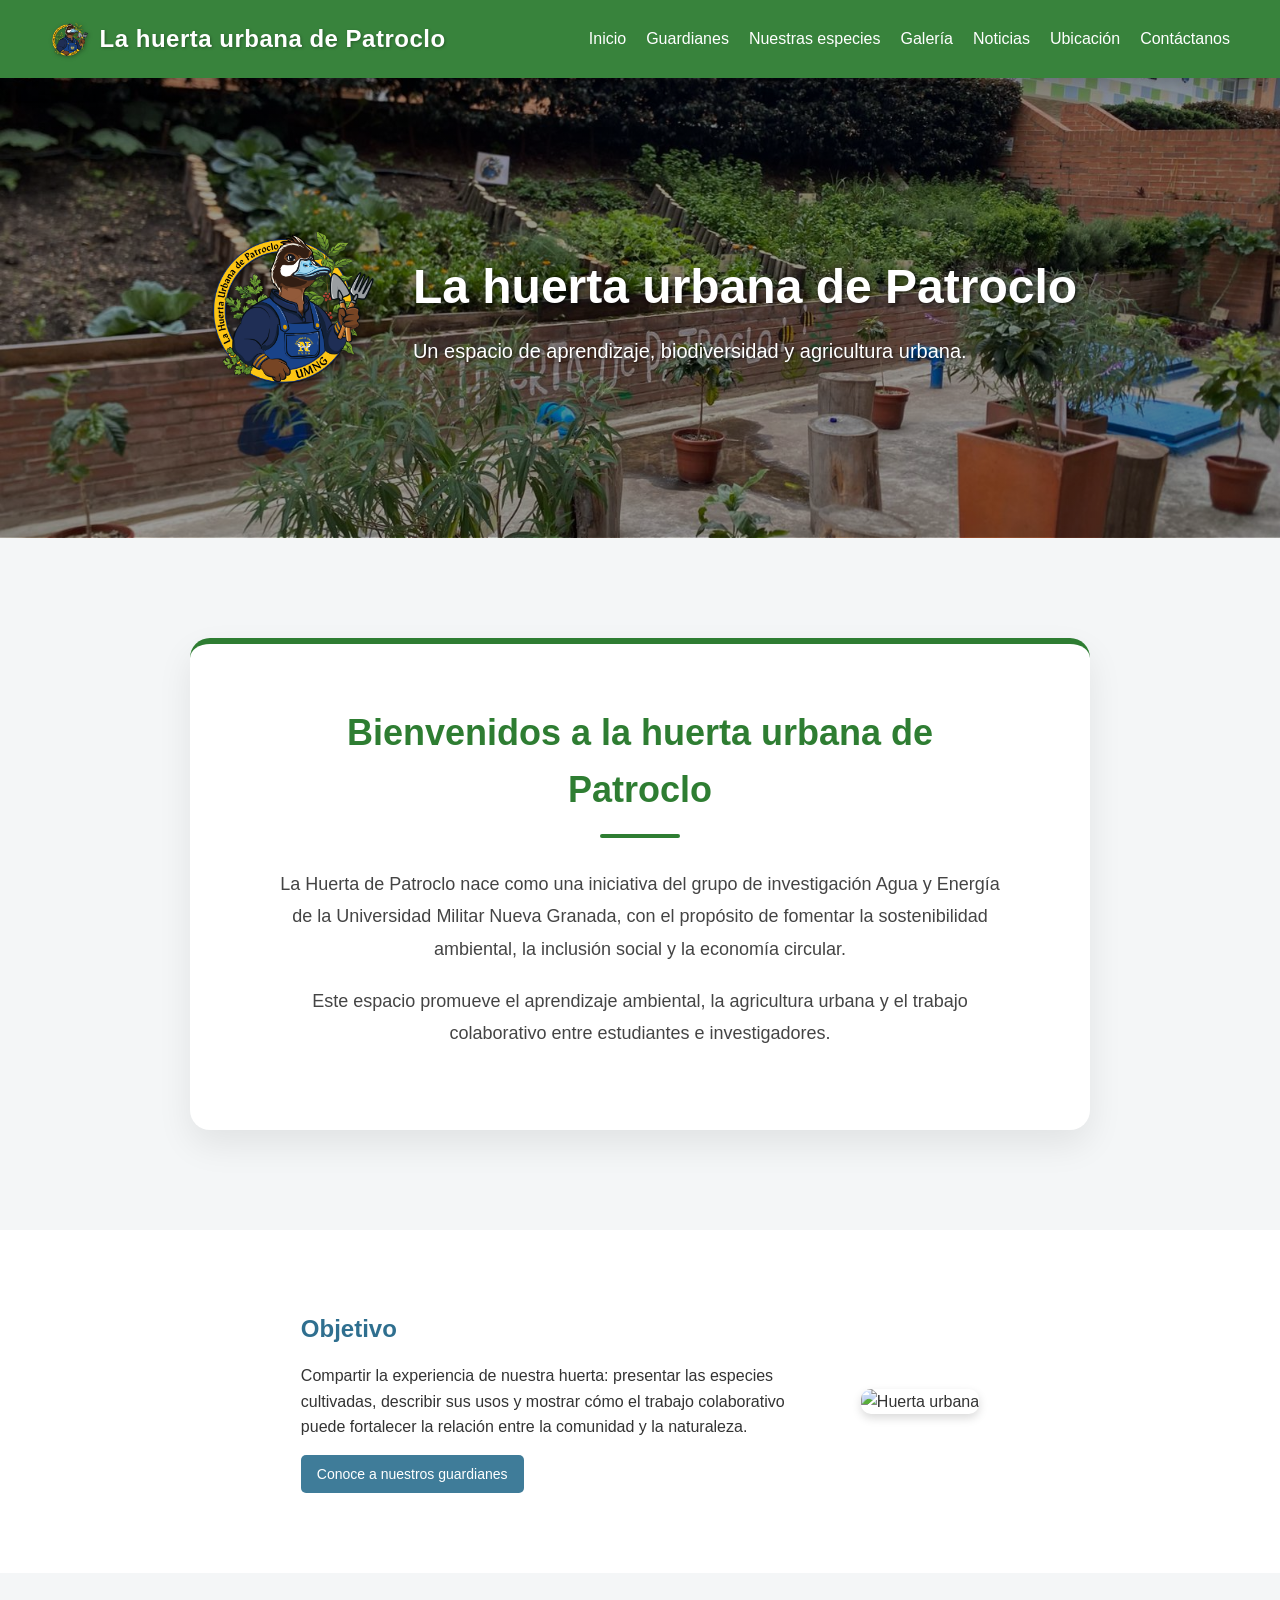
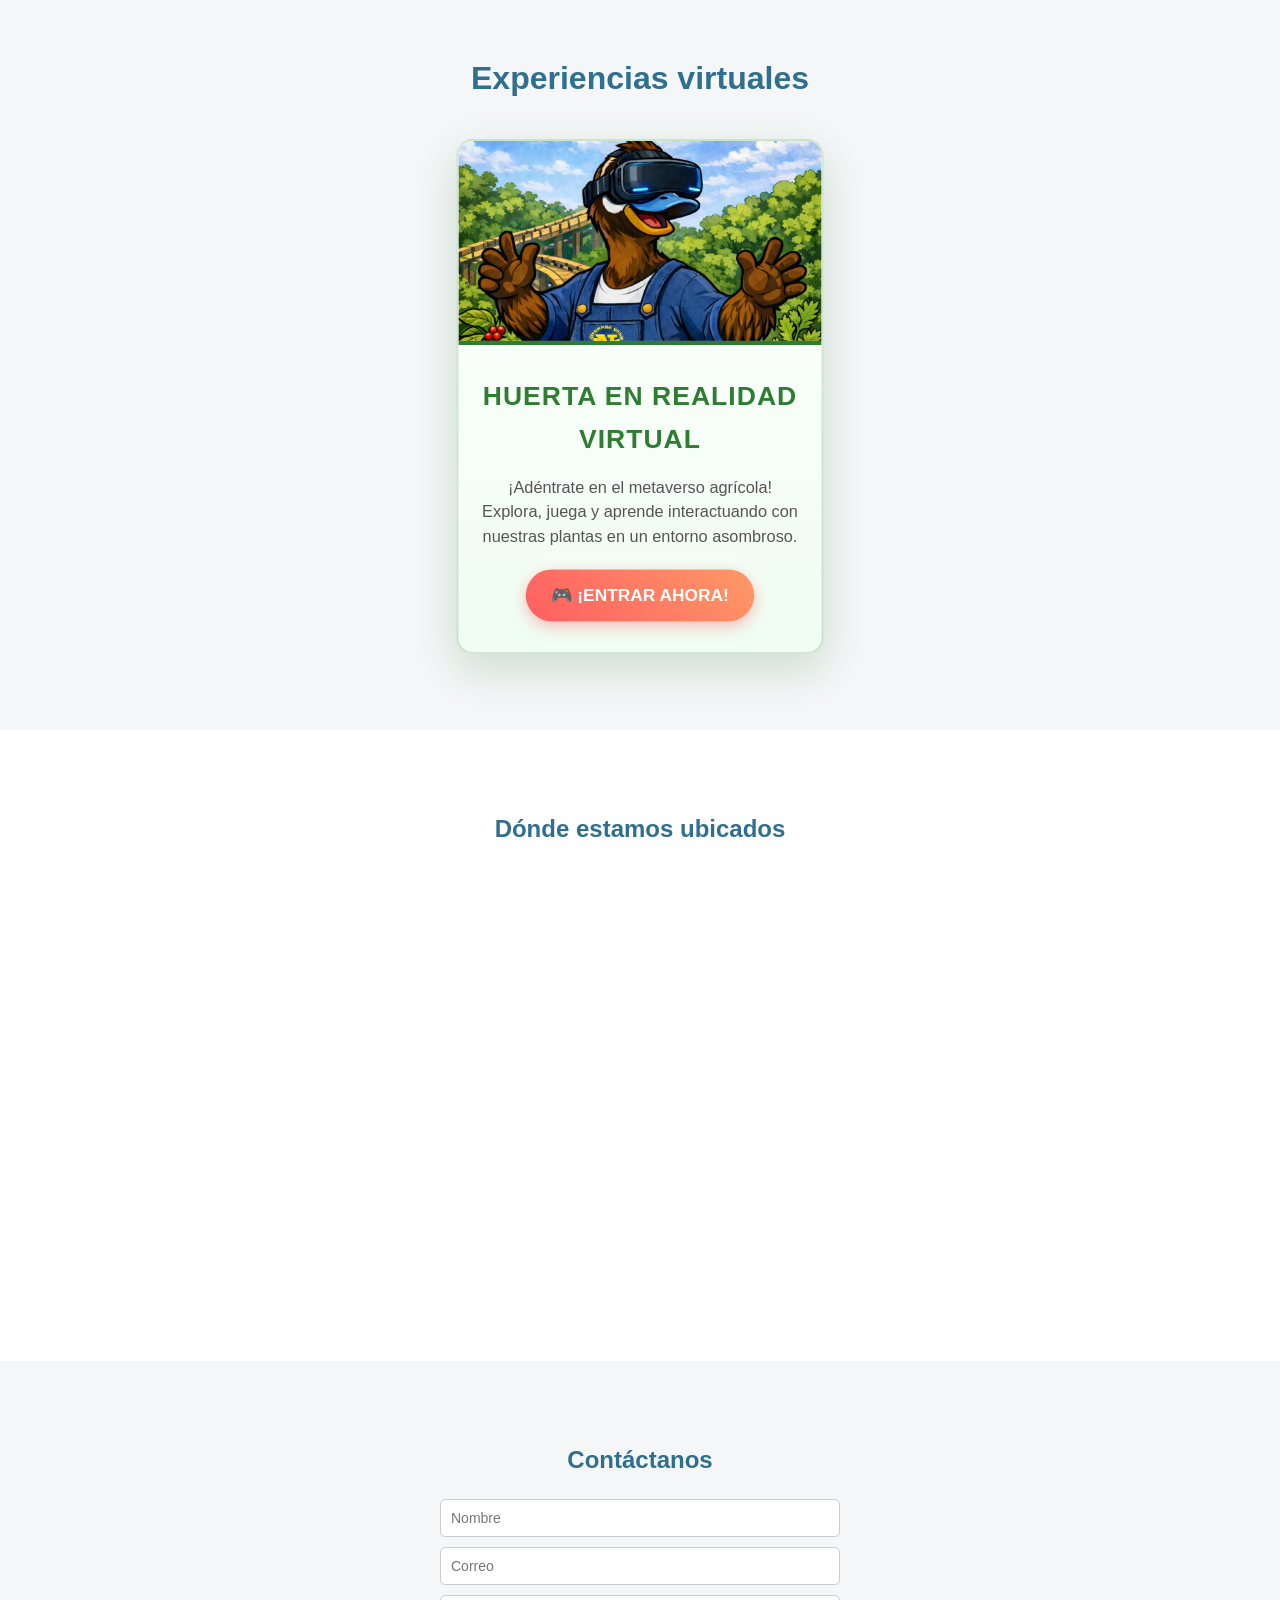
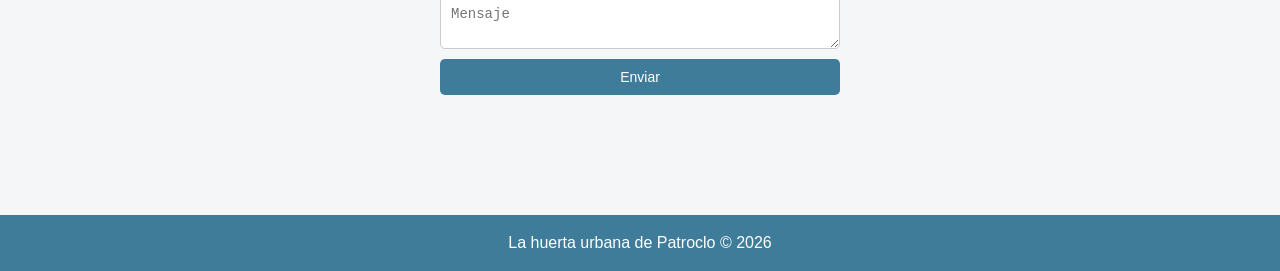
==== index.html @ 2c87c862 "Se agrega el Proyecto" ====
<!DOCTYPE html>
<html lang="es">

<head>
    <meta charset="UTF-8">
    <meta name="viewport" content="width=device-width, initial-scale=1.0">

    <title>La huerta urbana de Patroclo</title>

    <link rel="stylesheet" href="css/style.css">

</head>


<body>

    <header>

        <a href="index.html" class="logo">
            <img src="img/Logo.png" alt="Logo pequeño" class="header-logo">
            <span>La huerta urbana de Patroclo</span>
        </a>

        <nav>

            <a href="index.html">Inicio</a>
            <a href="guardianes.html">Guardianes</a>
            <a href="especies.html">Nuestras especies</a>
            <a href="galeria.html">Galería</a>
            <a href="noticias.html">Noticias</a>
            <a href="#ubicacion">Ubicación</a>
            <a href="#contacto">Contáctanos</a>

        </nav>

    </header>


    <!-- HERO -->

    <section class="hero">

        <div class="hero-content">
            <img src="img/Logo.png" alt="Logo Huerta de Patroclo" class="hero-logo">
            <div class="hero-text">
                <h1>La huerta urbana de Patroclo</h1>
                <p>
                    Un espacio de aprendizaje, biodiversidad y agricultura urbana.
                </p>
            </div>
        </div>

    </section>


    <!-- BIENVENIDOS -->

    <section class="bienvenidos">

        <div class="bienvenidos-content">
            <h2>Bienvenidos a la huerta urbana de Patroclo</h2>
            <div class="divider"></div>

            <p>
                La Huerta de Patroclo nace como una iniciativa del grupo de investigación
                Agua y Energía de la Universidad Militar Nueva Granada, con el propósito
                de fomentar la sostenibilidad ambiental, la inclusión social y la economía circular.
            </p>

            <p>
                Este espacio promueve el aprendizaje ambiental, la agricultura urbana
                y el trabajo colaborativo entre estudiantes e investigadores.
            </p>
        </div>

    </section>



    <!-- OBJETIVO -->

    <section class="objetivo">

        <div class="objetivo-texto">

            <h2>Objetivo</h2>

            <p>

                Compartir la experiencia de nuestra huerta: presentar las especies
                cultivadas, describir sus usos y mostrar cómo el trabajo colaborativo
                puede fortalecer la relación entre la comunidad y la naturaleza.

            </p>

            <a href="guardianes.html" class="boton">
                Conoce a nuestros guardianes
            </a>

        </div>


        <div class="objetivo-imagen">

            <img src="img/huerta.jpg" alt="Huerta urbana">

        </div>

    </section>



    <!-- EXPERIENCIAS VIRTUALES -->

    <section class="experiencias-section" id="experiencias">

        <h2>Experiencias virtuales</h2>

        <div class="experiencias-container">

            <div class="experiencia-card destacado">
                <img src="img/patroclo_vr.png" alt="Patroclo en Realidad Virtual" class="vr-img">
                <div class="card-content">
                    <h3 class="vr-title">Huerta en Realidad Virtual </h3>
                    <p>¡Adéntrate en el metaverso agrícola! Explora, juega y aprende interactuando con nuestras plantas
                        en un entorno asombroso.</p>
                    <a href="#juego" class="vr-btn">🎮 ¡ENTRAR AHORA!</a>
                </div>
            </div>


        </div>

    </section>



    <!-- UBICACIÓN -->

    <section id="ubicacion">

        <h2>Dónde estamos ubicados</h2>

        <iframe src="https://www.google.com/maps?q=Universidad+Militar+Nueva+Granada+Bogota&output=embed" width="100%"
            height="400" style="border:0;">
        </iframe>

    </section>



    <!-- CONTACTO -->

    <section id="contacto">

        <h2>Contáctanos</h2>

        <form>

            <input type="text" placeholder="Nombre">

            <input type="email" placeholder="Correo">

            <textarea placeholder="Mensaje"></textarea>

            <button type="submit">Enviar</button>

        </form>

    </section>


    <footer>

        <p>La huerta urbana de Patroclo © 2026</p>

    </footer>

</body>

</html>
---- css/style.css ----
* {
  margin: 0;
  padding: 0;
  box-sizing: border-box;
}

body {
  font-family: Arial, sans-serif;
  background: #f4f6f7;
  color: #333;
  line-height: 1.6;
}


/* HEADER */

header {
  display: flex;
  justify-content: space-between;
  align-items: center;
  padding: 20px 50px;
  background: rgba(46, 125, 50, 0.95); /* Agradable verde bosque */
  backdrop-filter: blur(10px);
  -webkit-backdrop-filter: blur(10px);
  color: white;
  box-shadow: 0 4px 20px rgba(0, 0, 0, 0.2);
  position: sticky;
  top: 0;
  z-index: 1000;
  transition: all 0.3s ease;
}

.logo {
  font-size: 24px;
  font-weight: 700;
  letter-spacing: 0.5px;
  text-shadow: 1px 1px 3px rgba(0, 0, 0, 0.3);
  display: flex;
  align-items: center;
  gap: 10px;
  text-decoration: none;
  color: white;
}

.header-logo {
  height: 35px;
  width: auto;
  filter: drop-shadow(1px 1px 2px rgba(0,0,0,0.3));
}

nav {
  display: flex;
  align-items: center;
  gap: 20px;
  flex-wrap: wrap;
  justify-content: center;
}

nav a {
  text-decoration: none;
  color: white;
  font-size: 16px;
  font-weight: 500;
  position: relative;
  padding: 5px 0;
  transition: opacity 0.3s ease;
}

nav a::after {
  content: '';
  position: absolute;
  width: 0;
  height: 2px;
  bottom: 0;
  left: 0;
  background-color: #a3d9a5;
  transition: width 0.3s ease-in-out;
  border-radius: 2px;
}

nav a:hover::after {
  width: 100%;
}

@media (max-width: 900px) {
  header {
    flex-direction: column;
    padding: 15px 20px;
    gap: 15px;
  }
}


/* HERO */

.hero {
  padding: 150px 20px;
  background-image: linear-gradient(rgba(0, 0, 0, 0.4), rgba(0, 0, 0, 0.4)), url("../img/Huerta.jpeg");
  background-size: cover;
  background-position: center;
  color: white;
  display: flex;
  justify-content: center;
}

.hero-content {
  display: flex;
  align-items: center;
  gap: 30px;
  max-width: 1000px;
  text-align: left;
}

.hero-logo {
  width: 180px; /* Tamaño del logo ajustable */
  height: auto;
  filter: drop-shadow(2px 2px 4px rgba(0,0,0,0.5));
}

.hero h1 {
  font-size: 48px;
  color: white;
  margin-bottom: 10px;
  text-shadow: 2px 2px 4px rgba(0,0,0,0.6);
}

.hero p {
  font-size: 20px;
  text-shadow: 1px 1px 3px rgba(0,0,0,0.6);
}

@media (max-width: 768px) {
  .hero-content {
    flex-direction: column;
    text-align: center;
  }
}


/* BIENVENIDOS */

.bienvenidos {
  padding: 100px 5%;
  display: flex;
  justify-content: center;
  background-image: linear-gradient(rgba(244, 246, 247, 0.7), rgba(244, 246, 247, 0.95)), url("../img/fondo.jpg");
  background-size: cover;
  background-position: center;
  background-attachment: fixed;
  position: relative;
}

.bienvenidos-content {
  background: white;
  padding: 60px 80px;
  border-radius: 20px;
  box-shadow: 0 15px 35px rgba(0, 0, 0, 0.08);
  max-width: 900px;
  text-align: center;
  border-top: 6px solid #2e7d32;
  transition: transform 0.3s ease, box-shadow 0.3s ease;
}

.bienvenidos-content:hover {
  transform: translateY(-5px);
  box-shadow: 0 20px 40px rgba(0, 0, 0, 0.12);
}

.bienvenidos h2 {
  font-size: 36px;
  color: #2e7d32;
  margin-bottom: 15px;
  font-weight: 700;
}

.bienvenidos .divider {
  width: 80px;
  height: 4px;
  background-color: #2e7d32;
  margin: 0 auto 30px;
  border-radius: 2px;
}

.bienvenidos p {
  margin-bottom: 20px;
  color: #444;
  font-size: 18px;
  line-height: 1.8;
}

@media (max-width: 768px) {
  .bienvenidos-content {
    padding: 40px 30px;
  }
  .bienvenidos h2 {
    font-size: 28px;
  }
}


/* OBJETIVO */

.objetivo {
  display: flex;
  align-items: center;
  justify-content: center;
  gap: 60px;
  padding: 80px 15%;
  background: white;
  flex-wrap: wrap;
}

.objetivo-texto {
  max-width: 500px;
}

.objetivo-texto h2 {
  margin-bottom: 15px;
  color: #2f6f8f;
}

.objetivo-imagen img {
  width: 350px;
  border-radius: 10px;
  box-shadow: 0 4px 10px rgba(0, 0, 0, 0.15);
}


/* BOTONES */

.boton {
  display: inline-block;
  margin-top: 15px;
  padding: 8px 16px;
  background: #3f7c99;
  color: white;
  text-decoration: none;
  border-radius: 5px;
  font-size: 14px;
  transition: 0.2s;
}

.boton:hover {
  background: #2f5f75;
}


/* TARJETAS */

.secciones {
  display: flex;
  justify-content: center;
  gap: 40px;
  padding: 80px 10%;
  background: #f4f6f7;
  flex-wrap: wrap;
}

.card {
  background: white;
  padding: 30px;
  width: 260px;
  text-align: center;
  border-radius: 8px;
  box-shadow: 0 3px 10px rgba(0, 0, 0, 0.1);
}

.card h3 {
  margin-bottom: 10px;
  color: #2f6f8f;
}

.card p {
  margin-bottom: 15px;
}


/* EXPERIENCIAS VIRTUALES */

.experiencias-section {
  padding: 80px 10%;
  text-align: center;
  background: #f4f6f7;
}

.experiencias-section h2 {
  color: #2f6f8f;
  margin-bottom: 40px;
  font-size: 32px;
}

.experiencias-container {
  display: flex;
  justify-content: center;
  gap: 50px;
  flex-wrap: wrap;
}

.experiencia-card {
  background: white;
  width: 340px;
  min-height: 400px;
  border-radius: 16px;
  box-shadow: 0 10px 30px rgba(0,0,0,0.1);
  display: flex;
  flex-direction: column;
  text-align: center;
  transition: transform 0.4s cubic-bezier(0.175, 0.885, 0.32, 1.275), box-shadow 0.4s ease;
  overflow: hidden;
}

.experiencia-card.normal {
  border-top: 8px solid #3f7c99;
}

.experiencia-card.destacado {
  width: 360px;
  background: linear-gradient(180deg, #ffffff 0%, #f0fdf2 100%);
  border: 2px solid rgba(46, 125, 50, 0.2);
  box-shadow: 0 15px 40px rgba(46, 125, 50, 0.2);
  transform: scale(1.02);
}

.experiencia-card:hover {
  transform: translateY(-12px) scale(1.05);
  box-shadow: 0 20px 50px rgba(0,0,0,0.2);
}

.vr-img {
  width: 100%;
  height: 200px;
  object-fit: cover;
  border-bottom: 4px solid #2e7d32;
}

.experiencia-card .card-content {
  padding: 30px 20px;
  display: flex;
  flex-direction: column;
  align-items: center;
  justify-content: center;
  flex-grow: 1;
}

.experiencia-card h3 {
  font-size: 26px;
  color: #2f6f8f;
  margin-bottom: 15px;
}

.experiencia-card.destacado .vr-title {
  color: #2e7d32;
  font-size: 26px;
  font-weight: 800;
  text-transform: uppercase;
  letter-spacing: 1px;
}

.experiencia-card p {
  color: #555;
  font-size: 16px;
  line-height: 1.5;
  margin-bottom: 20px;
}

.vr-btn {
  display: inline-block;
  margin-top: auto;
  padding: 12px 25px;
  background: linear-gradient(45deg, #ff5e62, #ff9966);
  color: white;
  text-decoration: none;
  font-weight: 800;
  font-size: 17px;
  border-radius: 30px;
  box-shadow: 0 5px 15px rgba(255, 94, 98, 0.4);
  transition: all 0.3s ease;
  text-transform: uppercase;
}

.vr-btn:hover {
  background: linear-gradient(45deg, #ff9966, #ff5e62);
  transform: scale(1.1);
  box-shadow: 0 8px 25px rgba(255, 94, 98, 0.6);
  color: white;
}


/* UBICACION */
#ubicacion {
  padding: 80px 10%;
  text-align: center;
  background: white;
}

#ubicacion h2 {
  margin-bottom: 25px;
  color: #2f6f8f;
}


/* CONTACTO */

#contacto {
  padding: 80px 10%;
  text-align: center;
  background: #f4f6f7;
}

#contacto h2 {
  margin-bottom: 20px;
  color: #2f6f8f;
}

form {
  max-width: 400px;
  margin: auto;
  display: flex;
  flex-direction: column;
  gap: 10px;
}

input,
textarea {
  padding: 10px;
  border: 1px solid #ccc;
  border-radius: 5px;
  font-size: 14px;
}

button {
  background: #3f7c99;
  color: white;
  padding: 10px;
  border: none;
  border-radius: 5px;
  cursor: pointer;
  font-size: 14px;
}

button:hover {
  background: #2f5f75;
}


/* FOOTER */

footer {
  background: #3f7c99;
  color: white;
  text-align: center;
  padding: 15px;
  margin-top: 40px;
}

/* LISTA DE GUARDIANES */

.guardianes-lista {
  display: flex;
  flex-wrap: wrap;
  justify-content: center;
  gap: 30px;
  padding: 40px 0;
}

.guard {
  background: white;
  padding: 20px;
  width: 240px;
  text-align: center;
  border-radius: 12px;
  box-shadow: 0 4px 15px rgba(0, 0, 0, 0.1);
  transition: transform 0.3s ease;
}

.guard:hover {
  transform: translateY(-5px);
}

.guard .img-placeholder {
  width: 150px;
  height: 150px;
  margin: 0 auto 15px auto;
  border-radius: 50%;
  overflow: hidden;
  border: 3px solid #3f7c99;
  display: flex;
  align-items: center;
  justify-content: center;
  background: #eef4f7;
}

.guard img {
  width: 100%;
  height: 100%;
  object-fit: cover;
}

.guard h3 {
  font-size: 20px;
  color: #2f6f8f;
  margin-bottom: 5px;
}

.guard p {
  font-size: 14px;
  color: #666;
}

/* CATÁLOGO DE ESPECIES */
.catalogo-grid {
  padding-top: 40px;
}

.catalogo-grid .card {
  padding: 0;
  overflow: hidden;
  display: flex;
  flex-direction: column;
  transition: transform 0.3s ease, box-shadow 0.3s ease;
}

.catalogo-grid .card:hover {
  transform: translateY(-5px);
  box-shadow: 0 10px 25px rgba(0, 0, 0, 0.15);
}

.catalogo-grid .card img {
  width: 100%;
  height: 200px;
  object-fit: cover;
  border-bottom: 4px solid #a3d9a5;
  margin-bottom: 15px;
}

.catalogo-grid .card h3 {
  padding: 0 20px;
  font-size: 18px;
}

.catalogo-grid .card p {
  padding: 0 20px 25px 20px;
  font-size: 14px;
  color: #555;
}

/* CATÁLOGO DE ESPECIES */
.catalogo-grid {
  padding-top: 40px;
}

.catalogo-grid .card {
  padding: 0;
  overflow: hidden;
  display: flex;
  flex-direction: column;
  transition: transform 0.3s ease, box-shadow 0.3s ease;
}

.catalogo-grid .card:hover {
  transform: translateY(-5px);
  box-shadow: 0 10px 25px rgba(0, 0, 0, 0.15);
}

.catalogo-grid .card img {
  width: 100%;
  height: 200px;
  object-fit: cover;
  border-bottom: 4px solid #a3d9a5;
  margin-bottom: 15px;
}

.catalogo-grid .card h3 {
  padding: 0 20px;
  font-size: 18px;
}

.catalogo-grid .card p {
  padding: 0 20px 25px 20px;
  font-size: 14px;
  color: #555;
}
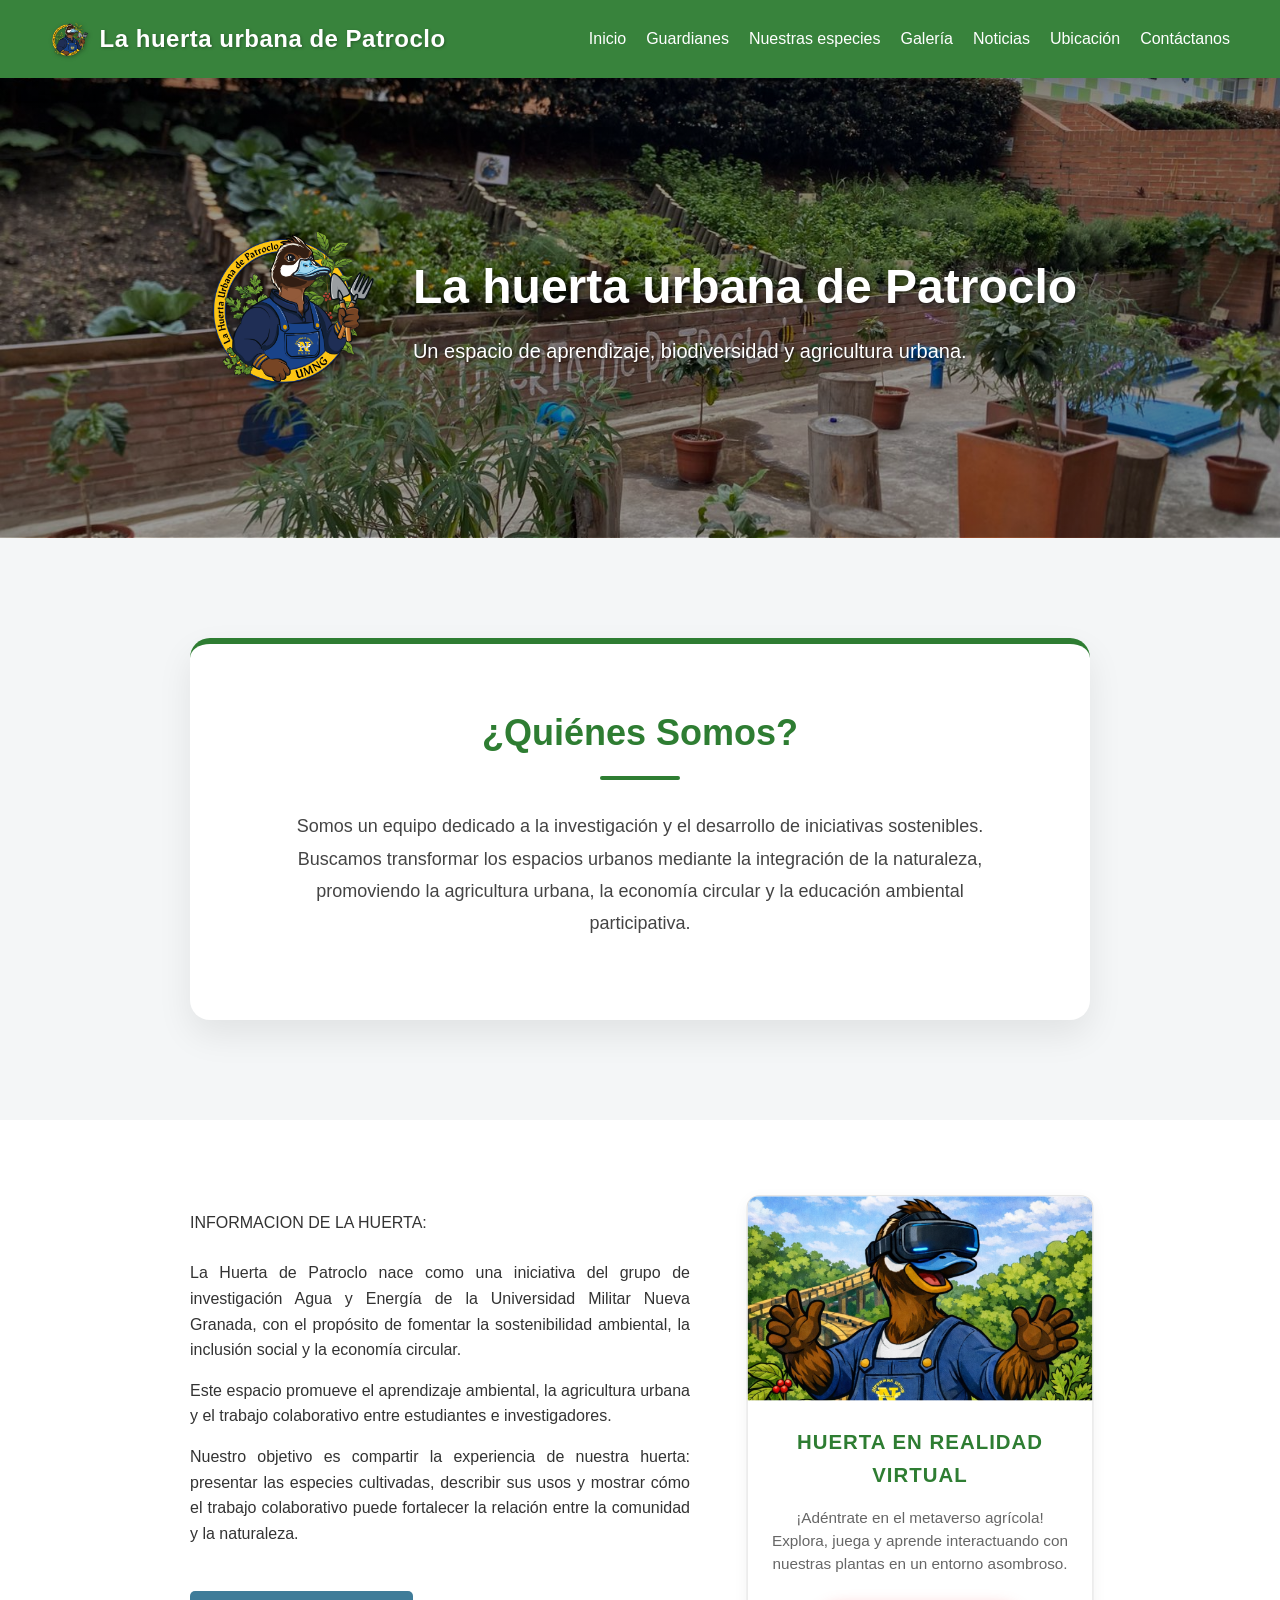
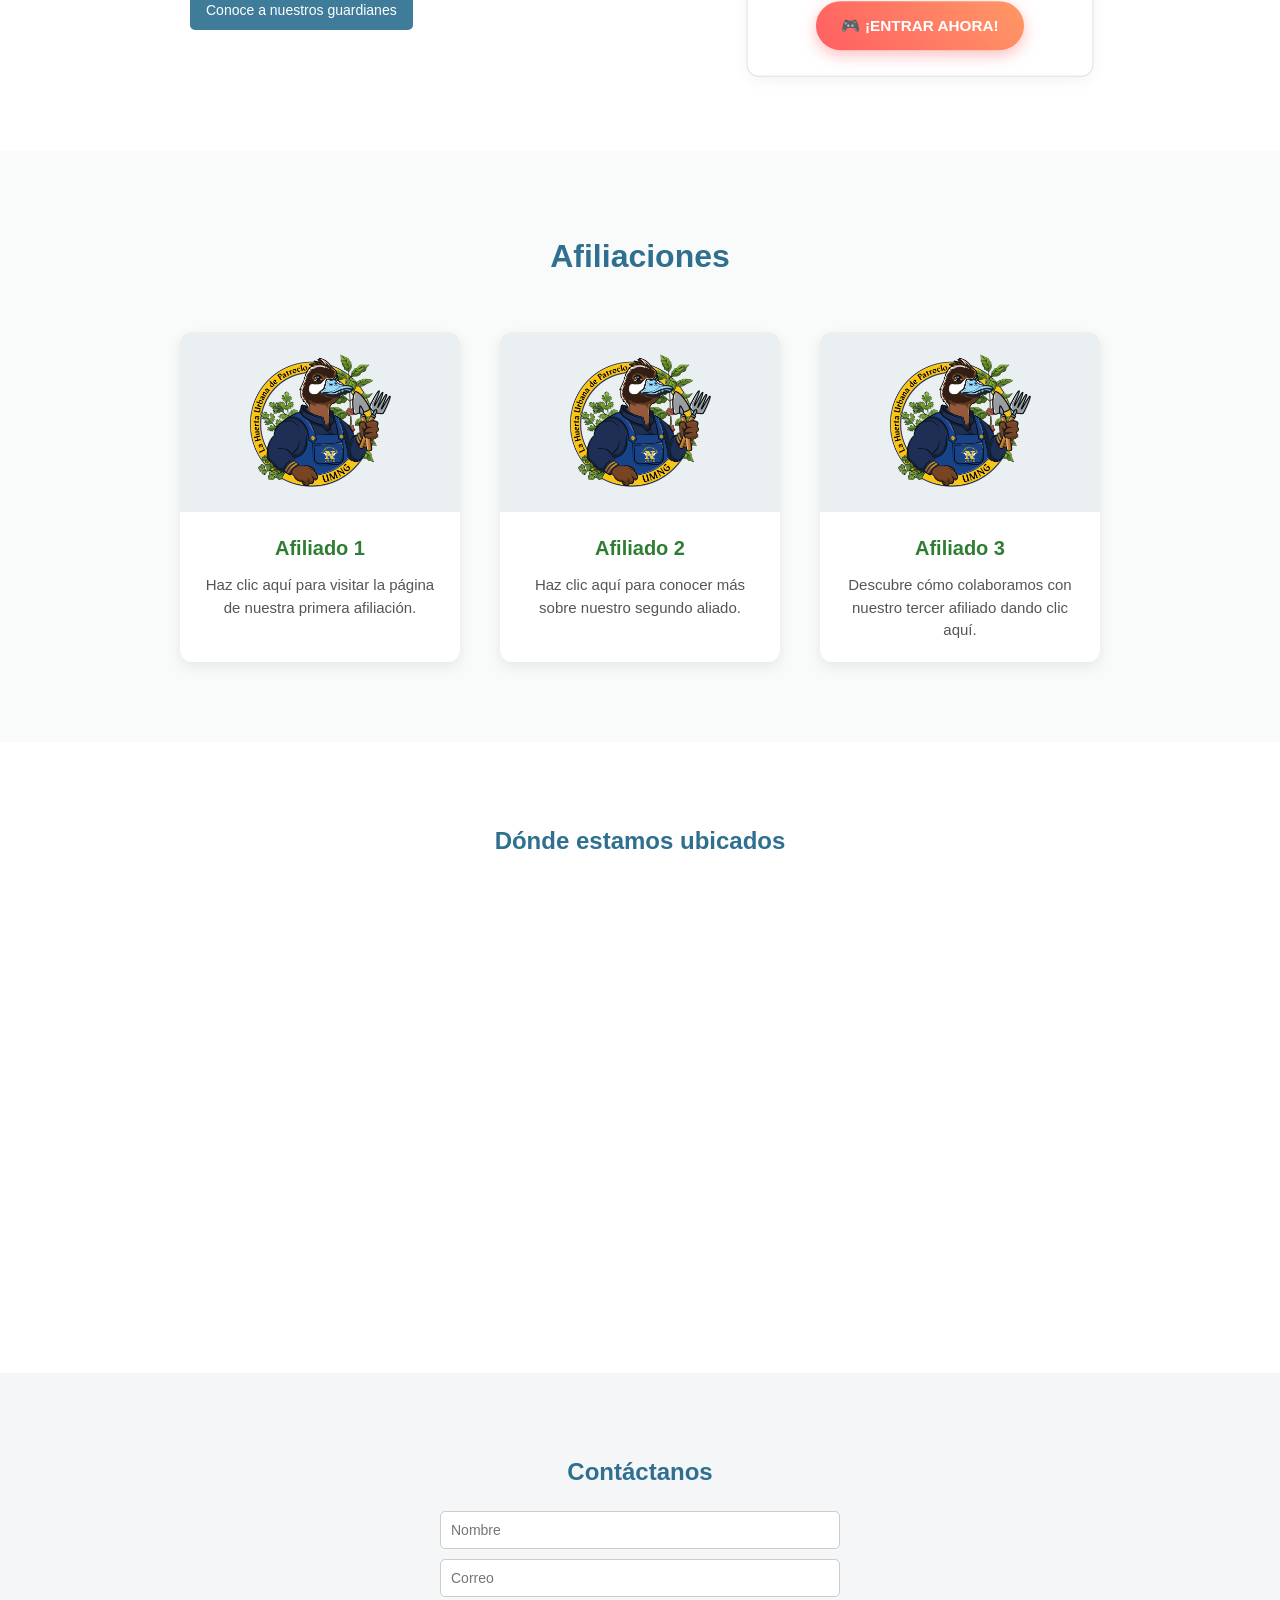
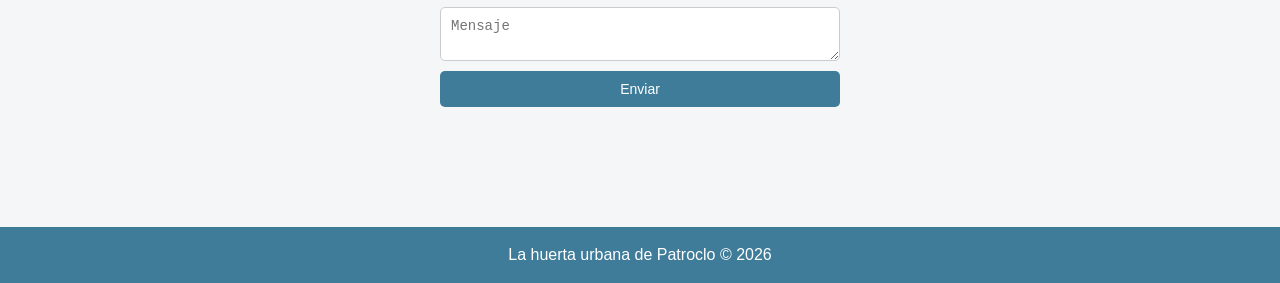
==== commit 097bffd0: "Se agregan cambios relacionados con el index" ====
--- a/index.html
+++ b/index.html
@@ -53,44 +53,51 @@
     </section>
 
 
-    <!-- BIENVENIDOS -->
-
-    <section class="bienvenidos">
+    <!-- QUIÉNES SOMOS -->
+
+    <section class="bienvenidos" id="quienes-somos">
 
         <div class="bienvenidos-content">
-            <h2>Bienvenidos a la huerta urbana de Patroclo</h2>
+            <h2>¿Quiénes Somos?</h2>
             <div class="divider"></div>
 
             <p>
+                Somos un equipo dedicado a la investigación y el desarrollo de iniciativas sostenibles.
+                Buscamos transformar los espacios urbanos mediante la integración de la naturaleza,
+                promoviendo la agricultura urbana, la economía circular y la educación ambiental participativa.
+            </p>
+        </div>
+
+    </section>
+
+
+
+    <!-- INFORMACIÓN Y EXPERIENCIA VR -->
+
+    <section class="info-y-vr" id="experiencias"
+        style="display: flex; align-items: flex-start; justify-content: center; gap: 60px; padding: 80px 10%; background: white; flex-wrap: wrap;">
+
+        <div class="info-texto" style="flex: 1; min-width: 300px; max-width: 500px; padding-top: 10px;">
+
+            <p style="font-size: 16px; color: #333; margin-bottom: 25px; text-transform: uppercase;">
+                INFORMACION DE LA HUERTA:
+            </p>
+
+            <p style="margin-bottom: 15px; color: #333; font-size: 16px; text-align: justify; line-height: 1.6;">
                 La Huerta de Patroclo nace como una iniciativa del grupo de investigación
                 Agua y Energía de la Universidad Militar Nueva Granada, con el propósito
                 de fomentar la sostenibilidad ambiental, la inclusión social y la economía circular.
             </p>
 
-            <p>
+            <p style="margin-bottom: 15px; color: #333; font-size: 16px; text-align: justify; line-height: 1.6;">
                 Este espacio promueve el aprendizaje ambiental, la agricultura urbana
                 y el trabajo colaborativo entre estudiantes e investigadores.
             </p>
-        </div>
-
-    </section>
-
-
-
-    <!-- OBJETIVO -->
-
-    <section class="objetivo">
-
-        <div class="objetivo-texto">
-
-            <h2>Objetivo</h2>
-
-            <p>
-
-                Compartir la experiencia de nuestra huerta: presentar las especies
-                cultivadas, describir sus usos y mostrar cómo el trabajo colaborativo
-                puede fortalecer la relación entre la comunidad y la naturaleza.
-
+
+            <p style="margin-bottom: 30px; color: #333; font-size: 16px; text-align: justify; line-height: 1.6;">
+                Nuestro objetivo es compartir la experiencia de nuestra huerta: presentar las especies cultivadas,
+                describir sus usos y mostrar cómo el trabajo colaborativo puede fortalecer la relación entre la
+                comunidad y la naturaleza.
             </p>
 
             <a href="guardianes.html" class="boton">
@@ -99,35 +106,116 @@
 
         </div>
 
-
-        <div class="objetivo-imagen">
-
-            <img src="img/huerta.jpg" alt="Huerta urbana">
-
-        </div>
-
-    </section>
-
-
-
-    <!-- EXPERIENCIAS VIRTUALES -->
-
-    <section class="experiencias-section" id="experiencias">
-
-        <h2>Experiencias virtuales</h2>
-
-        <div class="experiencias-container">
-
-            <div class="experiencia-card destacado">
-                <img src="img/patroclo_vr.png" alt="Patroclo en Realidad Virtual" class="vr-img">
-                <div class="card-content">
-                    <h3 class="vr-title">Huerta en Realidad Virtual </h3>
-                    <p>¡Adéntrate en el metaverso agrícola! Explora, juega y aprende interactuando con nuestras plantas
-                        en un entorno asombroso.</p>
-                    <a href="#juego" class="vr-btn">🎮 ¡ENTRAR AHORA!</a>
+        <div class="vr-container" style="display: flex; justify-content: center;">
+
+            <div class="experiencia-card destacado"
+                style="margin: 0; background: white; border: 1px solid #e0e0e0; box-shadow: 0 4px 15px rgba(0,0,0,0.05); border-radius: 12px; overflow: hidden; max-width: 340px;">
+                <img src="img/patroclo_vr.png" alt="Patroclo en Realidad Virtual" class="vr-img"
+                    style="width: 100%; border-bottom: none;">
+                <div class="card-content" style="padding: 25px 20px;">
+                    <h3 class="vr-title"
+                        style="font-size: 20px; color: #2e7d32; text-align: center; text-transform: uppercase; font-weight: bold; margin-bottom: 15px;">
+                        Huerta en Realidad Virtual</h3>
+                    <p style="text-align: center; color: #666; font-size: 15px; margin-bottom: 25px; line-height: 1.5;">
+                        ¡Adéntrate en el metaverso agrícola!<br>Explora, juega y aprende interactuando con nuestras
+                        plantas en un entorno asombroso.</p>
+                    <div style="text-align: center;">
+                        <a href="#juego" class="vr-btn"
+                            style="padding: 12px 25px; font-size: 15px; border-radius: 25px;">🎮 ¡ENTRAR AHORA!</a>
+                    </div>
                 </div>
             </div>
 
+        </div>
+
+    </section>
+
+
+
+    <!-- AFILIACIONES -->
+
+    <section id="afiliaciones" style="padding: 80px 10%; text-align: center; background: #f9fbfb;">
+
+        <style>
+            .afiliacion-card {
+                text-decoration: none;
+                color: inherit;
+                display: block;
+                width: 280px;
+                background: white;
+                border-radius: 12px;
+                box-shadow: 0 5px 15px rgba(0, 0, 0, 0.08);
+                overflow: hidden;
+                transition: transform 0.3s ease, box-shadow 0.3s ease;
+            }
+
+            .afiliacion-card:hover {
+                transform: translateY(-8px);
+                box-shadow: 0 20px 40px rgba(0, 0, 0, 0.12);
+            }
+
+            .afiliacion-img-container {
+                height: 180px;
+                background: #eaeff2;
+                display: flex;
+                align-items: center;
+                justify-content: center;
+                overflow: hidden;
+                padding: 20px;
+                border-bottom: 1px solid #eee;
+            }
+
+            .afiliacion-img-container img {
+                max-height: 100%;
+                max-width: 100%;
+                object-fit: contain;
+                transition: transform 0.3s ease;
+            }
+
+            .afiliacion-card:hover .afiliacion-img-container img {
+                transform: scale(1.05);
+            }
+        </style>
+
+        <h2 style="color: #2f6f8f; font-size: 32px; margin-bottom: 50px;">Afiliaciones</h2>
+
+        <div style="display: flex; justify-content: center; gap: 40px; flex-wrap: wrap;">
+
+            <!-- Tarjeta 1 -->
+            <a href="#" target="_blank" class="afiliacion-card">
+                <div class="afiliacion-img-container">
+                    <img src="img/Logo.png" alt="Logo de Afiliado 1">
+                </div>
+                <div style="padding: 20px;">
+                    <h3 style="font-size: 20px; color: #2e7d32; margin-bottom: 10px;">Afiliado 1</h3>
+                    <p style="font-size: 15px; color: #555; margin-bottom: 0; line-height: 1.5;">Haz clic aquí para
+                        visitar la página de nuestra primera afiliación.</p>
+                </div>
+            </a>
+
+            <!-- Tarjeta 2 -->
+            <a href="#" target="_blank" class="afiliacion-card">
+                <div class="afiliacion-img-container">
+                    <img src="img/Logo.png" alt="Logo de Afiliado 2">
+                </div>
+                <div style="padding: 20px;">
+                    <h3 style="font-size: 20px; color: #2e7d32; margin-bottom: 10px;">Afiliado 2</h3>
+                    <p style="font-size: 15px; color: #555; margin-bottom: 0; line-height: 1.5;">Haz clic aquí para
+                        conocer más sobre nuestro segundo aliado.</p>
+                </div>
+            </a>
+
+            <!-- Tarjeta 3 -->
+            <a href="#" target="_blank" class="afiliacion-card">
+                <div class="afiliacion-img-container">
+                    <img src="img/Logo.png" alt="Logo de Afiliado 3">
+                </div>
+                <div style="padding: 20px;">
+                    <h3 style="font-size: 20px; color: #2e7d32; margin-bottom: 10px;">Afiliado 3</h3>
+                    <p style="font-size: 15px; color: #555; margin-bottom: 0; line-height: 1.5;">Descubre cómo
+                        colaboramos con nuestro tercer afiliado dando clic aquí.</p>
+                </div>
+            </a>
 
         </div>
 
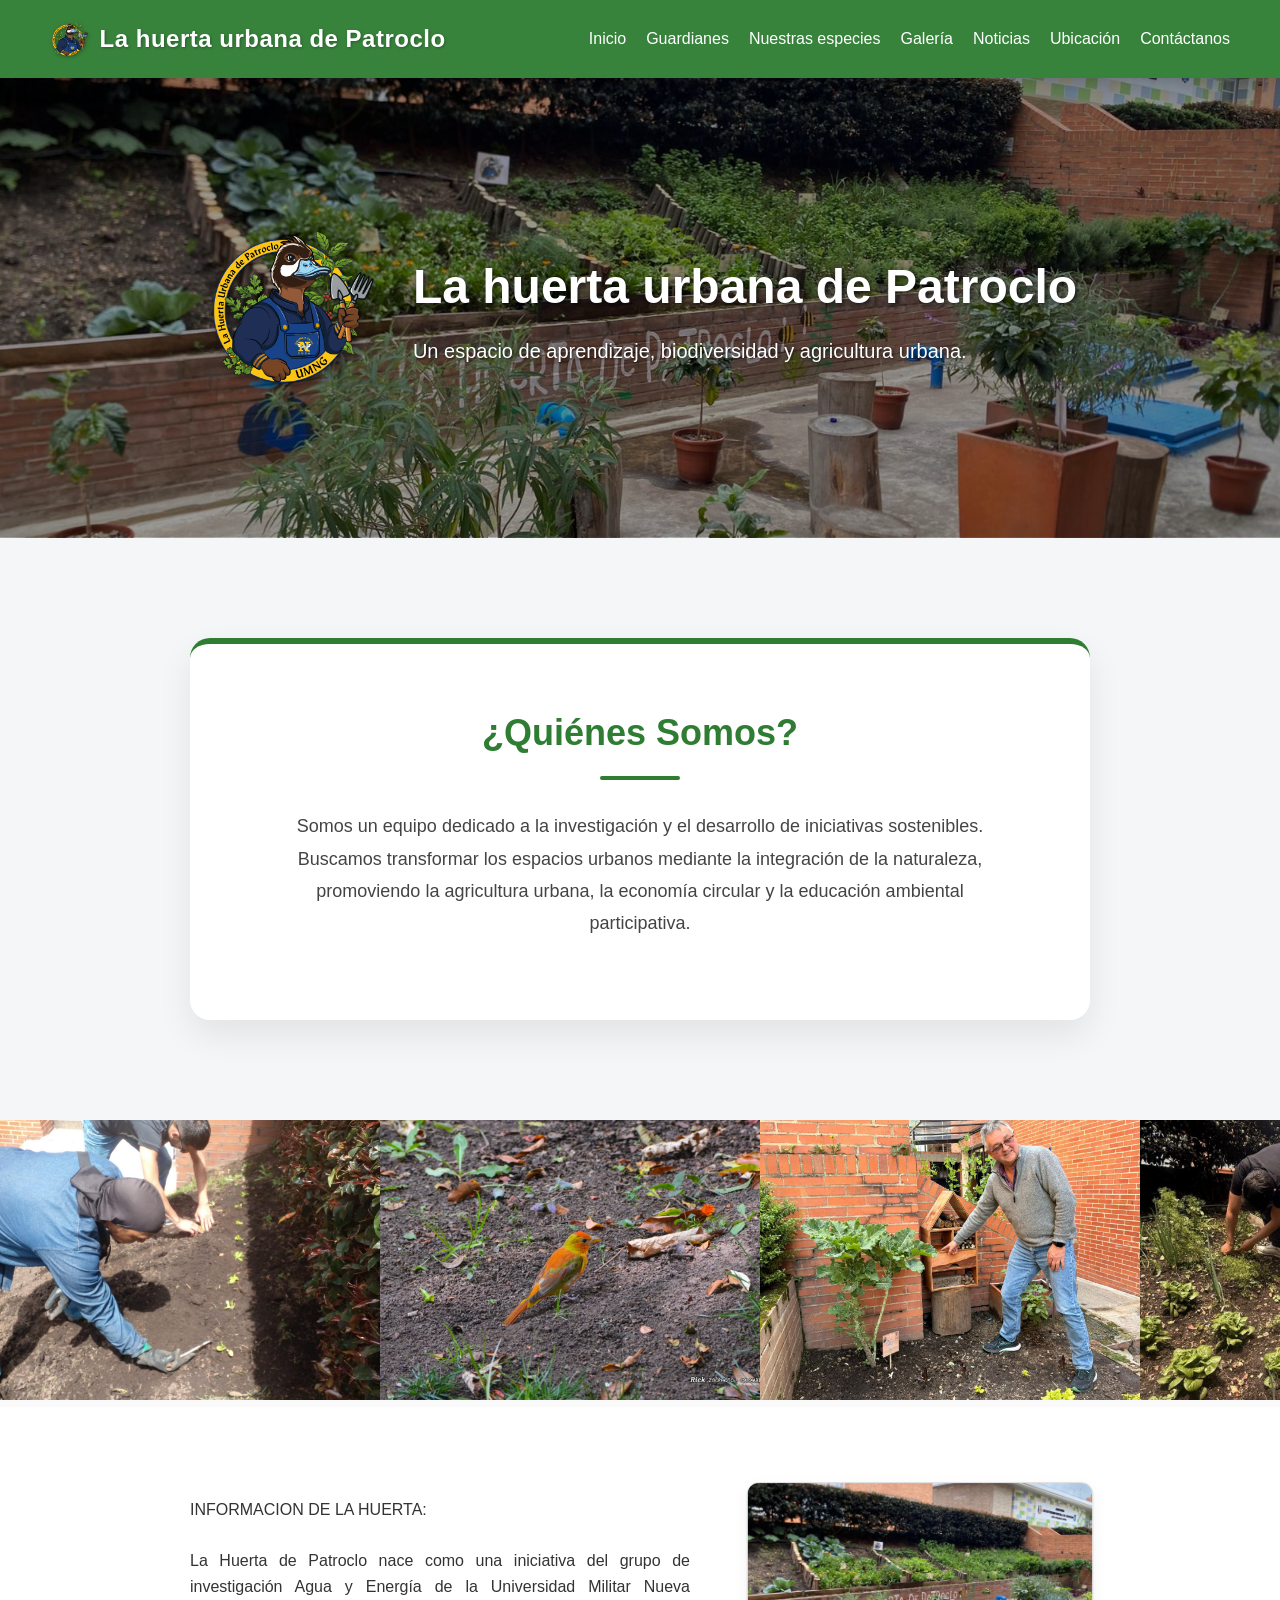
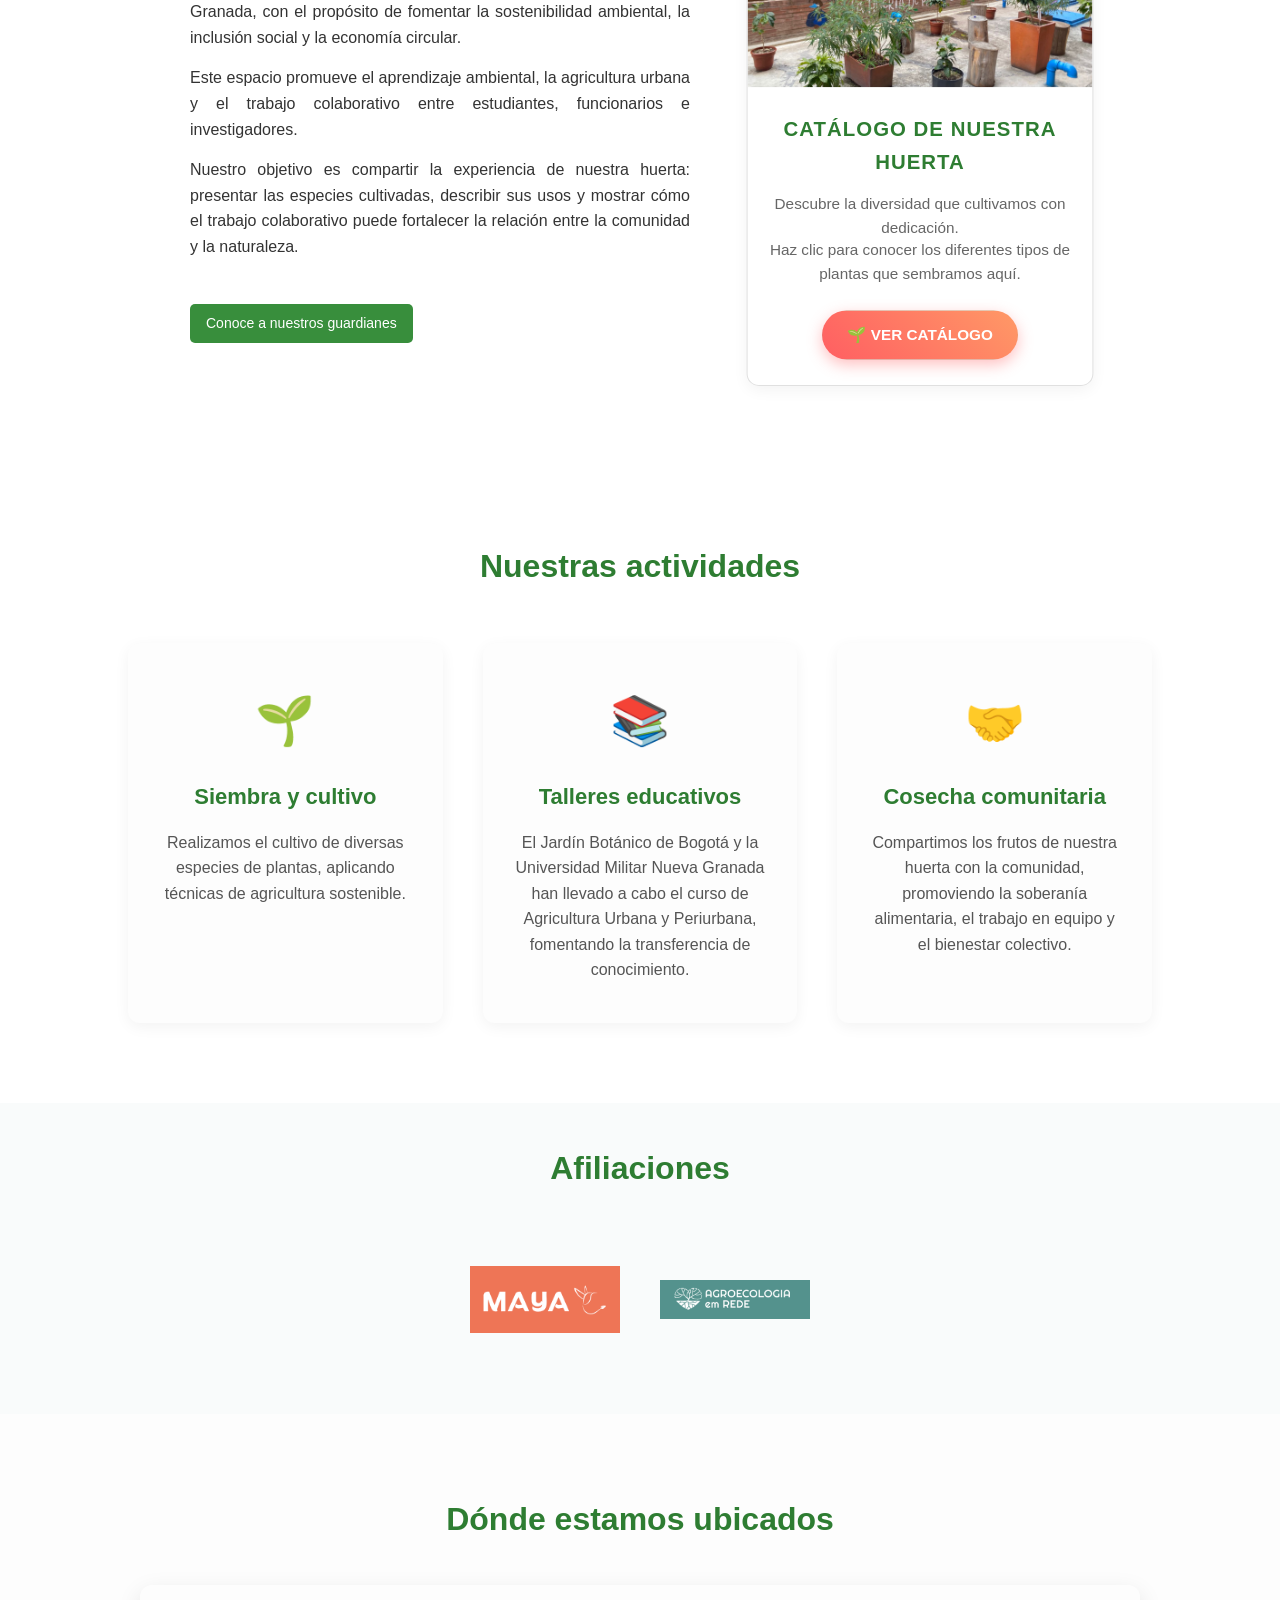
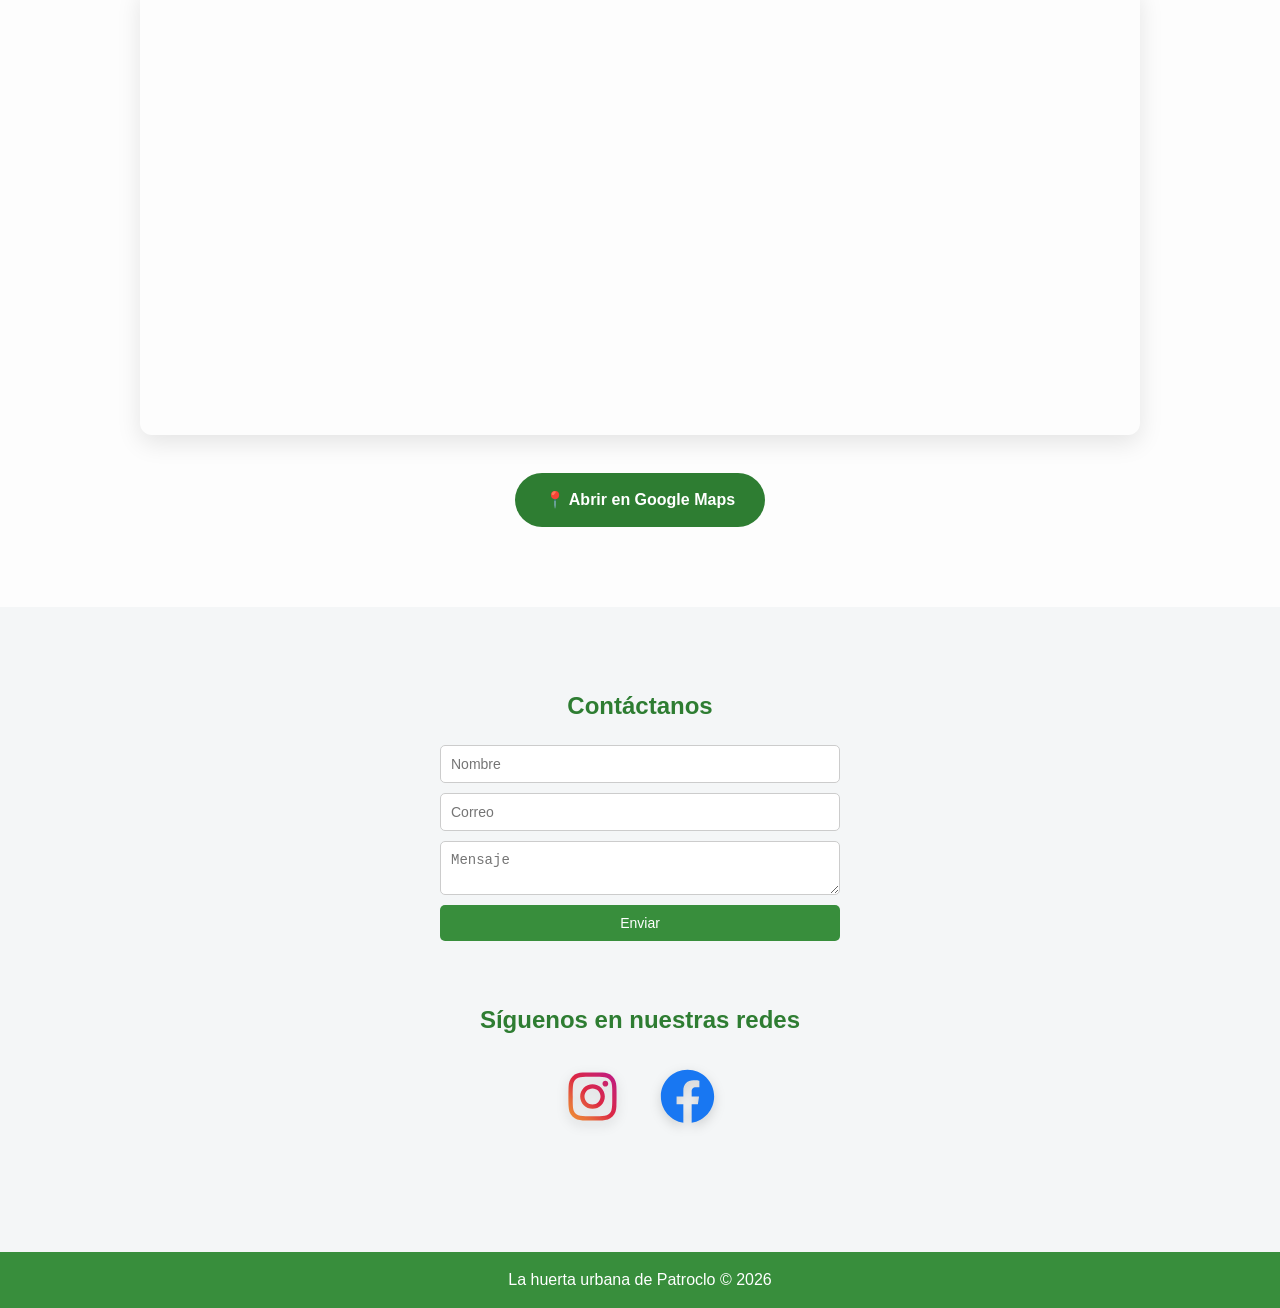
==== commit d445c7de: "No se si se mando la anterior, este es un respaldo por si acaso" ====
--- a/index.html
+++ b/index.html
@@ -71,8 +71,147 @@
     </section>
 
 
-
-    <!-- INFORMACIÓN Y EXPERIENCIA VR -->
+    <!-- GALERÍA SLIDER -->
+    <section id="galeria-slider"
+        style="padding: 0; background: #fafafa; overflow: hidden; white-space: nowrap; width: 100%; position: relative;">
+        <style>
+            .slider-wrapper {
+                width: 100%;
+                overflow: hidden;
+            }
+
+            .slider-track {
+                display: inline-flex;
+                animation: scroll-left 120s linear infinite;
+                gap: 0;
+            }
+
+            .slider-track:hover {
+                animation-play-state: paused;
+            }
+
+            .slider-img {
+                width: 380px;
+                height: 280px;
+                object-fit: cover;
+                border-radius: 0;
+                transition: transform 0.3s ease, box-shadow 0.3s ease;
+                cursor: pointer;
+            }
+
+            .slider-img:hover {
+                transform: scale(1.02);
+                z-index: 10;
+                position: relative;
+                box-shadow: 0 10px 30px rgba(0, 0, 0, 0.5);
+            }
+
+            @keyframes scroll-left {
+                0% {
+                    transform: translateX(0);
+                }
+
+                100% {
+                    transform: translateX(-50%);
+                }
+            }
+        </style>
+
+        <div class="slider-wrapper">
+            <div class="slider-track">
+                <!-- Originales -->
+                <img src="img/Galeria/WhatsApp%20Image%202026-04-10%20at%2012.20.19%20PM.jpeg" alt="Foto galería"
+                    class="slider-img">
+                <img src="img/Galeria/WhatsApp%20Image%202026-04-10%20at%2012.20.21%20PM%20(1).jpeg" alt="Foto galería"
+                    class="slider-img">
+                <img src="img/Galeria/WhatsApp%20Image%202026-04-10%20at%2012.20.21%20PM%20(2).jpeg" alt="Foto galería"
+                    class="slider-img">
+                <img src="img/Galeria/WhatsApp%20Image%202026-04-10%20at%2012.20.21%20PM.jpeg" alt="Foto galería"
+                    class="slider-img">
+                <img src="img/Galeria/WhatsApp%20Image%202026-04-10%20at%2012.20.22%20PM%20(1).jpeg" alt="Foto galería"
+                    class="slider-img">
+                <img src="img/Galeria/WhatsApp%20Image%202026-04-10%20at%2012.20.22%20PM%20(2).jpeg" alt="Foto galería"
+                    class="slider-img">
+                <img src="img/Galeria/WhatsApp%20Image%202026-04-10%20at%2012.20.22%20PM.jpeg" alt="Foto galería"
+                    class="slider-img">
+                <img src="img/Galeria/WhatsApp%20Image%202026-04-10%20at%2012.20.23%20PM%20(1).jpeg" alt="Foto galería"
+                    class="slider-img">
+                <img src="img/Galeria/WhatsApp%20Image%202026-04-10%20at%2012.20.23%20PM%20(2).jpeg" alt="Foto galería"
+                    class="slider-img">
+                <img src="img/Galeria/WhatsApp%20Image%202026-04-10%20at%2012.20.23%20PM.jpeg" alt="Foto galería"
+                    class="slider-img">
+                <img src="img/Galeria/WhatsApp%20Image%202026-04-10%20at%2012.20.24%20PM%20(1).jpeg" alt="Foto galería"
+                    class="slider-img">
+                <img src="img/Galeria/WhatsApp%20Image%202026-04-10%20at%2012.20.24%20PM.jpeg" alt="Foto galería"
+                    class="slider-img">
+                <img src="img/Galeria/WhatsApp%20Image%202026-04-10%20at%2012.20.29%20PM.jpeg" alt="Foto galería"
+                    class="slider-img">
+                <img src="img/Galeria/WhatsApp%20Image%202026-04-10%20at%2012.20.30%20PM%20(1).jpeg" alt="Foto galería"
+                    class="slider-img">
+                <img src="img/Galeria/WhatsApp%20Image%202026-04-10%20at%2012.20.30%20PM.jpeg" alt="Foto galería"
+                    class="slider-img">
+                <img src="img/Galeria/WhatsApp%20Image%202026-04-10%20at%2012.20.31%20PM%20(1).jpeg" alt="Foto galería"
+                    class="slider-img">
+                <img src="img/Galeria/WhatsApp%20Image%202026-04-10%20at%2012.20.31%20PM%20(2).jpeg" alt="Foto galería"
+                    class="slider-img">
+                <img src="img/Galeria/WhatsApp%20Image%202026-04-10%20at%2012.20.31%20PM.jpeg" alt="Foto galería"
+                    class="slider-img">
+                <img src="img/Galeria/WhatsApp%20Image%202026-04-10%20at%2012.20.32%20PM%20(1).jpeg" alt="Foto galería"
+                    class="slider-img">
+                <img src="img/Galeria/WhatsApp%20Image%202026-04-10%20at%2012.20.32%20PM%20(2).jpeg" alt="Foto galería"
+                    class="slider-img">
+                <img src="img/Galeria/WhatsApp%20Image%202026-04-10%20at%2012.20.32%20PM.jpeg" alt="Foto galería"
+                    class="slider-img">
+
+                <!-- Duplicados exactos para loop infinito perfecto -->
+                <img src="img/Galeria/WhatsApp%20Image%202026-04-10%20at%2012.20.19%20PM.jpeg" alt="Foto galería"
+                    class="slider-img">
+                <img src="img/Galeria/WhatsApp%20Image%202026-04-10%20at%2012.20.21%20PM%20(1).jpeg" alt="Foto galería"
+                    class="slider-img">
+                <img src="img/Galeria/WhatsApp%20Image%202026-04-10%20at%2012.20.21%20PM%20(2).jpeg" alt="Foto galería"
+                    class="slider-img">
+                <img src="img/Galeria/WhatsApp%20Image%202026-04-10%20at%2012.20.21%20PM.jpeg" alt="Foto galería"
+                    class="slider-img">
+                <img src="img/Galeria/WhatsApp%20Image%202026-04-10%20at%2012.20.22%20PM%20(1).jpeg" alt="Foto galería"
+                    class="slider-img">
+                <img src="img/Galeria/WhatsApp%20Image%202026-04-10%20at%2012.20.22%20PM%20(2).jpeg" alt="Foto galería"
+                    class="slider-img">
+                <img src="img/Galeria/WhatsApp%20Image%202026-04-10%20at%2012.20.22%20PM.jpeg" alt="Foto galería"
+                    class="slider-img">
+                <img src="img/Galeria/WhatsApp%20Image%202026-04-10%20at%2012.20.23%20PM%20(1).jpeg" alt="Foto galería"
+                    class="slider-img">
+                <img src="img/Galeria/WhatsApp%20Image%202026-04-10%20at%2012.20.23%20PM%20(2).jpeg" alt="Foto galería"
+                    class="slider-img">
+                <img src="img/Galeria/WhatsApp%20Image%202026-04-10%20at%2012.20.23%20PM.jpeg" alt="Foto galería"
+                    class="slider-img">
+                <img src="img/Galeria/WhatsApp%20Image%202026-04-10%20at%2012.20.24%20PM%20(1).jpeg" alt="Foto galería"
+                    class="slider-img">
+                <img src="img/Galeria/WhatsApp%20Image%202026-04-10%20at%2012.20.24%20PM.jpeg" alt="Foto galería"
+                    class="slider-img">
+                <img src="img/Galeria/WhatsApp%20Image%202026-04-10%20at%2012.20.29%20PM.jpeg" alt="Foto galería"
+                    class="slider-img">
+                <img src="img/Galeria/WhatsApp%20Image%202026-04-10%20at%2012.20.30%20PM%20(1).jpeg" alt="Foto galería"
+                    class="slider-img">
+                <img src="img/Galeria/WhatsApp%20Image%202026-04-10%20at%2012.20.30%20PM.jpeg" alt="Foto galería"
+                    class="slider-img">
+                <img src="img/Galeria/WhatsApp%20Image%202026-04-10%20at%2012.20.31%20PM%20(1).jpeg" alt="Foto galería"
+                    class="slider-img">
+                <img src="img/Galeria/WhatsApp%20Image%202026-04-10%20at%2012.20.31%20PM%20(2).jpeg" alt="Foto galería"
+                    class="slider-img">
+                <img src="img/Galeria/WhatsApp%20Image%202026-04-10%20at%2012.20.31%20PM.jpeg" alt="Foto galería"
+                    class="slider-img">
+                <img src="img/Galeria/WhatsApp%20Image%202026-04-10%20at%2012.20.32%20PM%20(1).jpeg" alt="Foto galería"
+                    class="slider-img">
+                <img src="img/Galeria/WhatsApp%20Image%202026-04-10%20at%2012.20.32%20PM%20(2).jpeg" alt="Foto galería"
+                    class="slider-img">
+                <img src="img/Galeria/WhatsApp%20Image%202026-04-10%20at%2012.20.32%20PM.jpeg" alt="Foto galería"
+                    class="slider-img">
+            </div>
+        </div>
+    </section>
+
+
+    <!-- INFORMACIÓN -->
 
     <section class="info-y-vr" id="experiencias"
         style="display: flex; align-items: flex-start; justify-content: center; gap: 60px; padding: 80px 10%; background: white; flex-wrap: wrap;">
@@ -91,7 +230,7 @@
 
             <p style="margin-bottom: 15px; color: #333; font-size: 16px; text-align: justify; line-height: 1.6;">
                 Este espacio promueve el aprendizaje ambiental, la agricultura urbana
-                y el trabajo colaborativo entre estudiantes e investigadores.
+                y el trabajo colaborativo entre estudiantes, funcionarios e investigadores.
             </p>
 
             <p style="margin-bottom: 30px; color: #333; font-size: 16px; text-align: justify; line-height: 1.6;">
@@ -110,18 +249,19 @@
 
             <div class="experiencia-card destacado"
                 style="margin: 0; background: white; border: 1px solid #e0e0e0; box-shadow: 0 4px 15px rgba(0,0,0,0.05); border-radius: 12px; overflow: hidden; max-width: 340px;">
-                <img src="img/patroclo_vr.png" alt="Patroclo en Realidad Virtual" class="vr-img"
-                    style="width: 100%; border-bottom: none;">
+                <img src="img/Huerta.jpeg" alt="Catálogo de nuestra huerta" class="vr-img"
+                    style="width: 100%; height: 200px; object-fit: cover; border-bottom: none;">
                 <div class="card-content" style="padding: 25px 20px;">
                     <h3 class="vr-title"
                         style="font-size: 20px; color: #2e7d32; text-align: center; text-transform: uppercase; font-weight: bold; margin-bottom: 15px;">
-                        Huerta en Realidad Virtual</h3>
+                        Catálogo de nuestra huerta</h3>
                     <p style="text-align: center; color: #666; font-size: 15px; margin-bottom: 25px; line-height: 1.5;">
-                        ¡Adéntrate en el metaverso agrícola!<br>Explora, juega y aprende interactuando con nuestras
-                        plantas en un entorno asombroso.</p>
+                        Descubre la diversidad que cultivamos con dedicación.<br>Haz clic para conocer los diferentes
+                        tipos de plantas que sembramos aquí.</p>
                     <div style="text-align: center;">
-                        <a href="#juego" class="vr-btn"
-                            style="padding: 12px 25px; font-size: 15px; border-radius: 25px;">🎮 ¡ENTRAR AHORA!</a>
+                        <a href="especies.html" class="vr-btn"
+                            style="padding: 12px 25px; font-size: 15px; border-radius: 25px; text-decoration: none; display: inline-block; background-color: #2e7d32; color: white;">🌱
+                            VER CATÁLOGO</a>
                     </div>
                 </div>
             </div>
@@ -130,108 +270,152 @@
 
     </section>
 
+    <!-- NUESTRAS ACTIVIDADES -->
+    <section id="actividades" style="padding: 80px 10%; background: white;">
+        <style>
+            .actividad-card {
+                flex: 1;
+                min-width: 250px;
+                max-width: 320px;
+                text-align: center;
+                padding: 40px 30px;
+                background: #fdfdfd;
+                box-shadow: 0 4px 15px rgba(0, 0, 0, 0.05);
+                border-radius: 12px;
+                transition: transform 0.3s ease, box-shadow 0.3s ease;
+            }
+
+            .actividad-card:hover {
+                transform: translateY(-8px);
+                box-shadow: 0 15px 30px rgba(0, 0, 0, 0.1);
+            }
+
+            .actividad-icon {
+                font-size: 48px;
+                margin-bottom: 20px;
+                display: inline-block;
+                transition: transform 0.3s ease;
+            }
+
+            .actividad-card:hover .actividad-icon {
+                transform: scale(1.2) rotate(15deg);
+            }
+        </style>
+
+        <h2 style="text-align: center; color: #2e7d32; font-size: 32px; margin-bottom: 50px;">Nuestras actividades</h2>
+
+        <div style="display: flex; flex-wrap: wrap; justify-content: center; gap: 40px;">
+            <div class="actividad-card">
+                <div class="actividad-icon">🌱</div>
+                <h3 style="color: #2e7d32; font-size: 22px; margin-bottom: 15px;">Siembra y cultivo</h3>
+                <p style="color: #555; font-size: 16px; line-height: 1.6; margin-bottom: 0;">Realizamos el cultivo de
+                    diversas especies de plantas, aplicando técnicas de agricultura sostenible.</p>
+            </div>
+
+            <div class="actividad-card">
+                <div class="actividad-icon">📚</div>
+                <h3 style="color: #2e7d32; font-size: 22px; margin-bottom: 15px;">Talleres educativos</h3>
+                <p style="color: #555; font-size: 16px; line-height: 1.6; margin-bottom: 0;">El Jardín Botánico de
+                    Bogotá y la Universidad Militar Nueva Granada han llevado a cabo el curso de Agricultura Urbana y
+                    Periurbana, fomentando la transferencia de conocimiento.</p>
+            </div>
+
+            <div class="actividad-card">
+                <div class="actividad-icon">🤝</div>
+                <h3 style="color: #2e7d32; font-size: 22px; margin-bottom: 15px;">Cosecha comunitaria</h3>
+                <p style="color: #555; font-size: 16px; line-height: 1.6; margin-bottom: 0;">Compartimos los frutos de
+                    nuestra huerta con la comunidad, promoviendo la soberanía alimentaria, el trabajo en equipo y el
+                    bienestar colectivo.</p>
+            </div>
+        </div>
+    </section>
+
 
 
     <!-- AFILIACIONES -->
 
-    <section id="afiliaciones" style="padding: 80px 10%; text-align: center; background: #f9fbfb;">
+    <section id="afiliaciones" style="padding: 40px 10%; text-align: center; background: #f9fbfb;">
 
         <style>
-            .afiliacion-card {
-                text-decoration: none;
-                color: inherit;
-                display: block;
-                width: 280px;
-                background: white;
-                border-radius: 12px;
-                box-shadow: 0 5px 15px rgba(0, 0, 0, 0.08);
-                overflow: hidden;
-                transition: transform 0.3s ease, box-shadow 0.3s ease;
-            }
-
-            .afiliacion-card:hover {
-                transform: translateY(-8px);
-                box-shadow: 0 20px 40px rgba(0, 0, 0, 0.12);
-            }
-
-            .afiliacion-img-container {
-                height: 180px;
-                background: #eaeff2;
+            .afiliacion-link {
                 display: flex;
                 align-items: center;
                 justify-content: center;
-                overflow: hidden;
-                padding: 20px;
-                border-bottom: 1px solid #eee;
-            }
-
-            .afiliacion-img-container img {
-                max-height: 100%;
-                max-width: 100%;
+                width: 150px;
+                height: 150px;
+                transition: transform 0.3s ease;
+            }
+
+            .afiliacion-link:hover {
+                transform: scale(1.05);
+            }
+
+            .afiliacion-link img {
+                width: 100%;
+                height: 100%;
                 object-fit: contain;
-                transition: transform 0.3s ease;
-            }
-
-            .afiliacion-card:hover .afiliacion-img-container img {
-                transform: scale(1.05);
             }
         </style>
 
-        <h2 style="color: #2f6f8f; font-size: 32px; margin-bottom: 50px;">Afiliaciones</h2>
+        <h2 style="color: #2e7d32; font-size: 32px; margin-bottom: 30px;">Afiliaciones</h2>
 
         <div style="display: flex; justify-content: center; gap: 40px; flex-wrap: wrap;">
 
-            <!-- Tarjeta 1 -->
-            <a href="#" target="_blank" class="afiliacion-card">
-                <div class="afiliacion-img-container">
-                    <img src="img/Logo.png" alt="Logo de Afiliado 1">
-                </div>
-                <div style="padding: 20px;">
-                    <h3 style="font-size: 20px; color: #2e7d32; margin-bottom: 10px;">Afiliado 1</h3>
-                    <p style="font-size: 15px; color: #555; margin-bottom: 0; line-height: 1.5;">Haz clic aquí para
-                        visitar la página de nuestra primera afiliación.</p>
-                </div>
+            <!-- Maya -->
+            <a href="https://www.mayatejedores.org/huertas/huerta-urbana-umngbogota/" target="_blank"
+                class="afiliacion-link">
+                <img src="img/Maya.png" alt="Maya Tejedores">
             </a>
 
-            <!-- Tarjeta 2 -->
-            <a href="#" target="_blank" class="afiliacion-card">
-                <div class="afiliacion-img-container">
-                    <img src="img/Logo.png" alt="Logo de Afiliado 2">
-                </div>
-                <div style="padding: 20px;">
-                    <h3 style="font-size: 20px; color: #2e7d32; margin-bottom: 10px;">Afiliado 2</h3>
-                    <p style="font-size: 15px; color: #555; margin-bottom: 0; line-height: 1.5;">Haz clic aquí para
-                        conocer más sobre nuestro segundo aliado.</p>
-                </div>
+            <!-- AeR -->
+            <a href="https://agroecologiaemrede.org.br/experiencia/huerta-urbana-de-patroclo-1-huerta-urbana-de-patroclo-2/"
+                target="_blank" class="afiliacion-link">
+                <img src="img/AeR.png" alt="Agroecología en Red">
             </a>
 
-            <!-- Tarjeta 3 -->
-            <a href="#" target="_blank" class="afiliacion-card">
-                <div class="afiliacion-img-container">
-                    <img src="img/Logo.png" alt="Logo de Afiliado 3">
-                </div>
-                <div style="padding: 20px;">
-                    <h3 style="font-size: 20px; color: #2e7d32; margin-bottom: 10px;">Afiliado 3</h3>
-                    <p style="font-size: 15px; color: #555; margin-bottom: 0; line-height: 1.5;">Descubre cómo
-                        colaboramos con nuestro tercer afiliado dando clic aquí.</p>
-                </div>
+        </div>
+
+    </section>
+
+
+
+    <!-- UBICACIÓN -->
+
+    <section id="ubicacion" style="padding: 80px 10%; background: #fdfdfd; text-align: center;">
+
+        <h2 style="color: #2e7d32; font-size: 32px; margin-bottom: 40px;">Dónde estamos ubicados</h2>
+
+        <div style="max-width: 1000px; margin: 0 auto;">
+            <iframe src="https://www.google.com/maps?q=4.683502,-74.0424858&hl=es&z=16&output=embed" width="100%"
+                height="450"
+                style="border:0; border-radius: 12px; box-shadow: 0 8px 25px rgba(0,0,0,0.1); margin-bottom: 30px;"
+                allowfullscreen="" loading="lazy">
+            </iframe>
+
+            <style>
+                .btn-maps {
+                    display: inline-block;
+                    padding: 14px 30px;
+                    background-color: #2e7d32;
+                    color: white;
+                    text-decoration: none;
+                    border-radius: 30px;
+                    font-size: 16px;
+                    font-weight: bold;
+                    transition: transform 0.3s ease, background-color 0.3s ease;
+                }
+
+                .btn-maps:hover {
+                    transform: scale(1.05);
+                    background-color: #1b5e20;
+                }
+            </style>
+
+            <a href="https://www.google.com/maps/place/Universidad+Militar+Nueva+Granada/@4.683502,-74.1145836,13z/data=!4m10!1m2!2m1!1sUniversidad+Militar+Nueva+Granada!3m6!1s0x8e3f9a977b6502c9:0x502b2e1ab14b506f!8m2!3d4.683502!4d-74.0424858!15sCiFVbml2ZXJzaWRhZCBNaWxpdGFyIE51ZXZhIEdyYW5hZGEiA4gBAVojIiF1bml2ZXJzaWRhZCBtaWxpdGFyIG51ZXZhIGdyYW5hZGGSARFwdWJsaWNfdW5pdmVyc2l0eZoBJENoZERTVWhOTUc5blMwVkpRMEZuU1VSb2VFbGZPRFIzUlJBQuABAPoBBAgAECw!16s%2Fm%2F07kjn90?entry=ttu&g_ep=EgoyMDI2MDQwNy4wIKXMDSoASAFQAw%3D%3D"
+                target="_blank" class="btn-maps">
+                📍 Abrir en Google Maps
             </a>
-
-        </div>
-
-    </section>
-
-
-
-    <!-- UBICACIÓN -->
-
-    <section id="ubicacion">
-
-        <h2>Dónde estamos ubicados</h2>
-
-        <iframe src="https://www.google.com/maps?q=Universidad+Militar+Nueva+Granada+Bogota&output=embed" width="100%"
-            height="400" style="border:0;">
-        </iframe>
+        </div>
 
     </section>
 
@@ -255,6 +439,43 @@
 
         </form>
 
+        <div class="redes-sociales" style="text-align: center; margin-top: 60px;">
+            <h3 style="color: #2e7d32; font-size: 24px; margin-bottom: 30px;">Síguenos en nuestras redes</h3>
+            <div style="display: flex; justify-content: center; gap: 40px;">
+                <a href="https://www.instagram.com/grupo_aye/" target="_blank" class="social-icon"
+                    style="transition: transform 0.3s ease; display: inline-block;" aria-label="Instagram">
+                    <svg xmlns="http://www.w3.org/2000/svg" viewBox="0 0 448 512"
+                        style="width: 55px; height: 55px; fill: url(#instagram-gradient); filter: drop-shadow(0 4px 6px rgba(0,0,0,0.15))">
+                        <defs>
+                            <linearGradient id="instagram-gradient" x1="0%" y1="100%" x2="100%" y2="0%">
+                                <stop offset="0%" stop-color="#f09433" />
+                                <stop offset="25%" stop-color="#e6683c" />
+                                <stop offset="50%" stop-color="#dc2743" />
+                                <stop offset="75%" stop-color="#cc2366" />
+                                <stop offset="100%" stop-color="#bc1888" />
+                            </linearGradient>
+                        </defs>
+                        <path
+                            d="M224.1 141c-63.6 0-114.9 51.3-114.9 114.9s51.3 114.9 114.9 114.9S339 319.5 339 255.9 287.7 141 224.1 141zm0 189.6c-41.1 0-74.7-33.5-74.7-74.7s33.5-74.7 74.7-74.7 74.7 33.5 74.7 74.7-33.6 74.7-74.7 74.7zm146.4-194.3c0 14.9-12 26.8-26.8 26.8-14.9 0-26.8-12-26.8-26.8s12-26.8 26.8-26.8 26.8 12.2 26.8 26.8zm76.1 27.2c-1.7-35.9-9.9-67.7-36.2-93.9-26.2-26.2-58-34.4-93.9-36.2-37-2.1-147.9-2.1-184.9 0-35.8 1.7-67.6 9.9-93.9 36.1s-34.4 58-36.2 93.9c-2.1 37-2.1 147.9 0 184.9 1.7 35.9 9.9 67.7 36.2 93.9s58 34.4 93.9 36.2c37 2.1 147.9 2.1 184.9 0 35.9-1.7 67.7-9.9 93.9-36.2 26.2-26.2 34.4-58 36.2-93.9 2.1-37 2.1-147.8 0-184.8zM398.8 388c-7.8 19.6-22.9 34.7-42.6 42.6-29.5 11.7-99.5 9-132.1 9s-102.7 2.6-132.1-9c-19.6-7.8-34.7-22.9-42.6-42.6-11.7-29.5-9-99.5-9-132.1s-2.6-102.7 9-132.1c7.8-19.6 22.9-34.7 42.6-42.6 29.5-11.7 99.5-9 132.1-9s102.7-2.6 132.1 9c19.6 7.8 34.7 22.9 42.6 42.6 11.7 29.5 9 99.5 9 132.1s2.7 102.7-9 132.1z" />
+                    </svg>
+                </a>
+                <a href="https://www.facebook.com/people/Agua-Energ%C3%ADa-Umng/pfbid0xS28a5DXuwiAway2BazVDaAUoiqEp95Xj2CXdyVz2uvJNqV1RPRHvbRCeSNvXSkfl/"
+                    target="_blank" class="social-icon" style="transition: transform 0.3s ease; display: inline-block;"
+                    aria-label="Facebook">
+                    <svg xmlns="http://www.w3.org/2000/svg" viewBox="0 0 512 512"
+                        style="width: 55px; height: 55px; fill: #1877F2; filter: drop-shadow(0 4px 6px rgba(0,0,0,0.15))">
+                        <path
+                            d="M504 256C504 119 393 8 256 8S8 119 8 256c0 123.78 90.69 226.38 209.25 245V327.69h-63V256h63v-54.64c0-62.15 37-96.48 93.67-96.48 27.14 0 55.52 4.84 55.52 4.84v61h-31.28c-30.8 0-40.41 19.12-40.41 38.73V256h68.78l-11 71.69h-57.78V501C413.31 482.38 504 379.78 504 256z" />
+                    </svg>
+                </a>
+            </div>
+            <style>
+                .social-icon:hover {
+                    transform: scale(1.15) translateY(-5px);
+                }
+            </style>
+        </div>
+
     </section>
 
 
--- a/css/style.css
+++ b/css/style.css
@@ -216,7 +216,7 @@
 
 .objetivo-texto h2 {
   margin-bottom: 15px;
-  color: #2f6f8f;
+  color: #2e7d32;
 }
 
 .objetivo-imagen img {
@@ -232,7 +232,7 @@
   display: inline-block;
   margin-top: 15px;
   padding: 8px 16px;
-  background: #3f7c99;
+  background: #388e3c;
   color: white;
   text-decoration: none;
   border-radius: 5px;
@@ -241,7 +241,7 @@
 }
 
 .boton:hover {
-  background: #2f5f75;
+  background: #1b5e20;
 }
 
 
@@ -267,7 +267,7 @@
 
 .card h3 {
   margin-bottom: 10px;
-  color: #2f6f8f;
+  color: #2e7d32;
 }
 
 .card p {
@@ -284,7 +284,7 @@
 }
 
 .experiencias-section h2 {
-  color: #2f6f8f;
+  color: #2e7d32;
   margin-bottom: 40px;
   font-size: 32px;
 }
@@ -310,7 +310,7 @@
 }
 
 .experiencia-card.normal {
-  border-top: 8px solid #3f7c99;
+  border-top: 8px solid #388e3c;
 }
 
 .experiencia-card.destacado {
@@ -344,7 +344,7 @@
 
 .experiencia-card h3 {
   font-size: 26px;
-  color: #2f6f8f;
+  color: #2e7d32;
   margin-bottom: 15px;
 }
 
@@ -395,7 +395,7 @@
 
 #ubicacion h2 {
   margin-bottom: 25px;
-  color: #2f6f8f;
+  color: #2e7d32;
 }
 
 
@@ -409,7 +409,7 @@
 
 #contacto h2 {
   margin-bottom: 20px;
-  color: #2f6f8f;
+  color: #2e7d32;
 }
 
 form {
@@ -429,7 +429,7 @@
 }
 
 button {
-  background: #3f7c99;
+  background: #388e3c;
   color: white;
   padding: 10px;
   border: none;
@@ -439,14 +439,14 @@
 }
 
 button:hover {
-  background: #2f5f75;
+  background: #1b5e20;
 }
 
 
 /* FOOTER */
 
 footer {
-  background: #3f7c99;
+  background: #388e3c;
   color: white;
   text-align: center;
   padding: 15px;
@@ -483,7 +483,7 @@
   margin: 0 auto 15px auto;
   border-radius: 50%;
   overflow: hidden;
-  border: 3px solid #3f7c99;
+  border: 3px solid #388e3c;
   display: flex;
   align-items: center;
   justify-content: center;
@@ -498,7 +498,7 @@
 
 .guard h3 {
   font-size: 20px;
-  color: #2f6f8f;
+  color: #2e7d32;
   margin-bottom: 5px;
 }
 
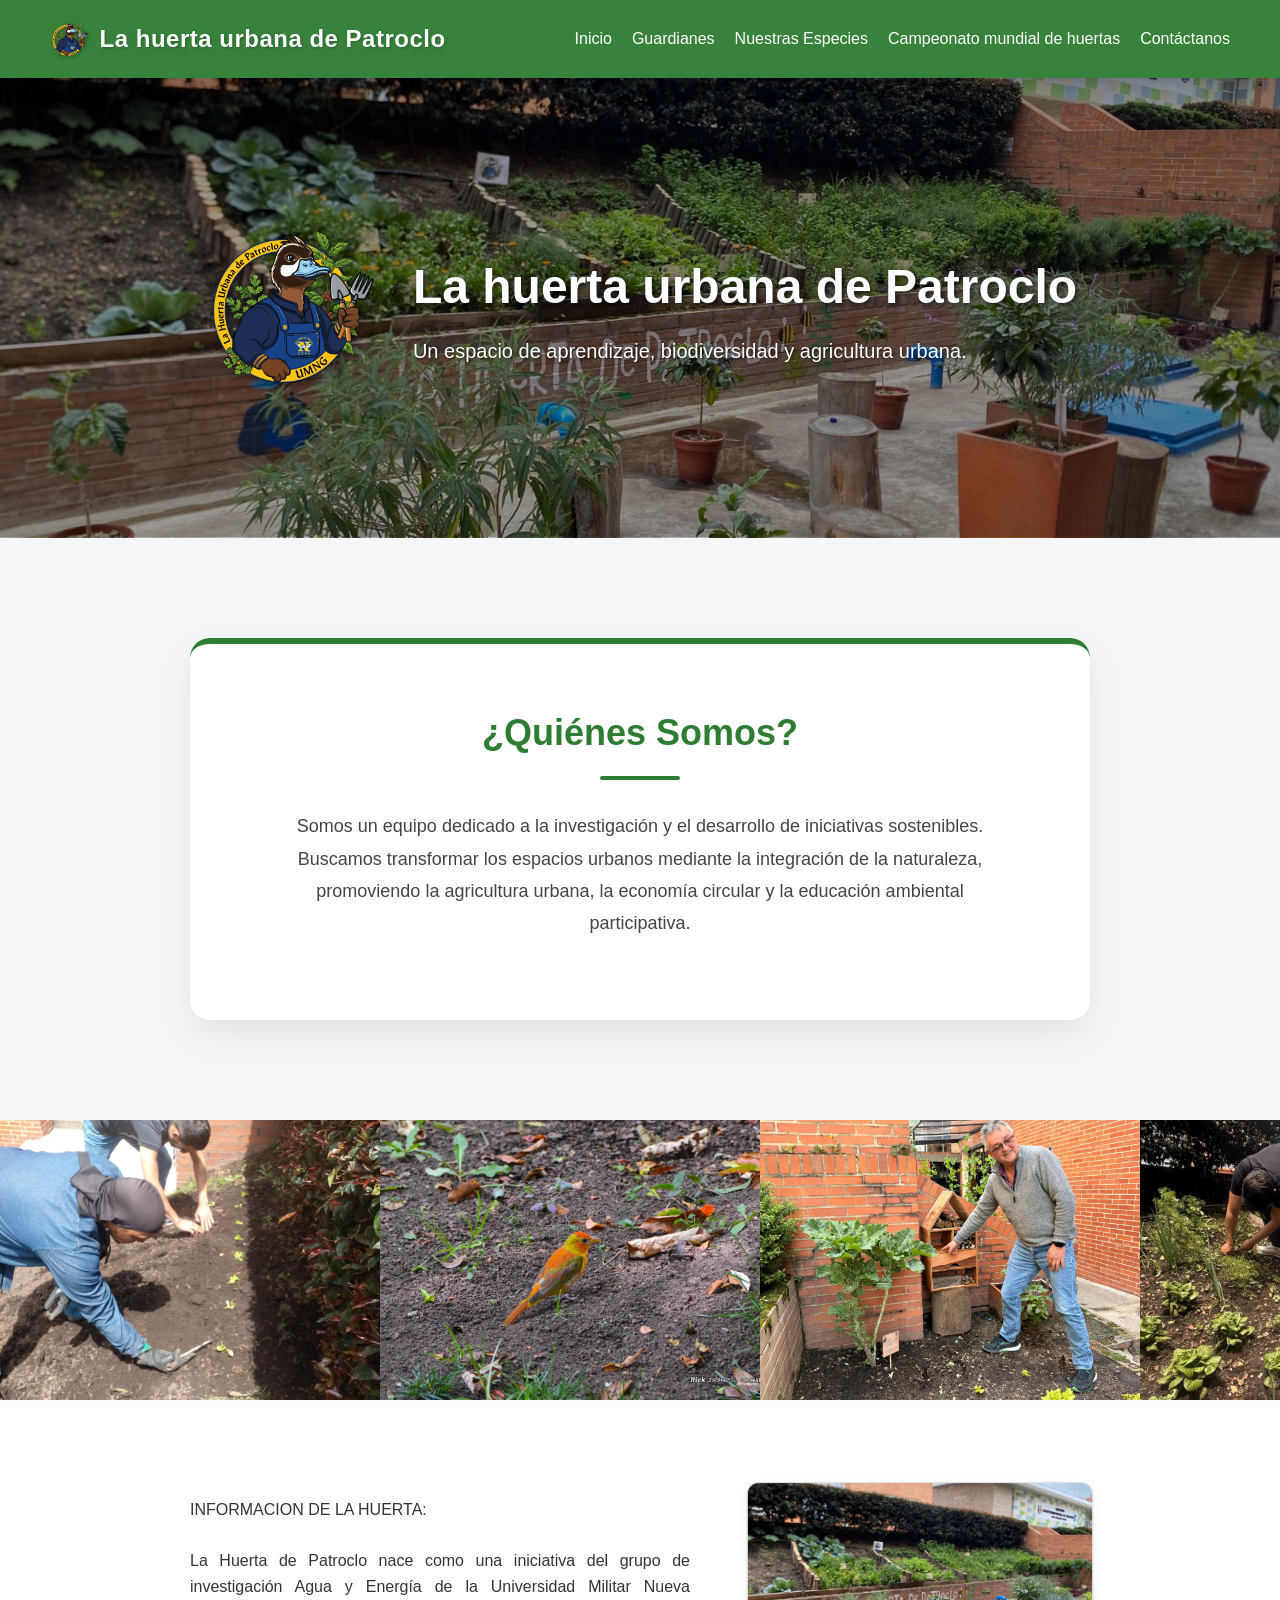
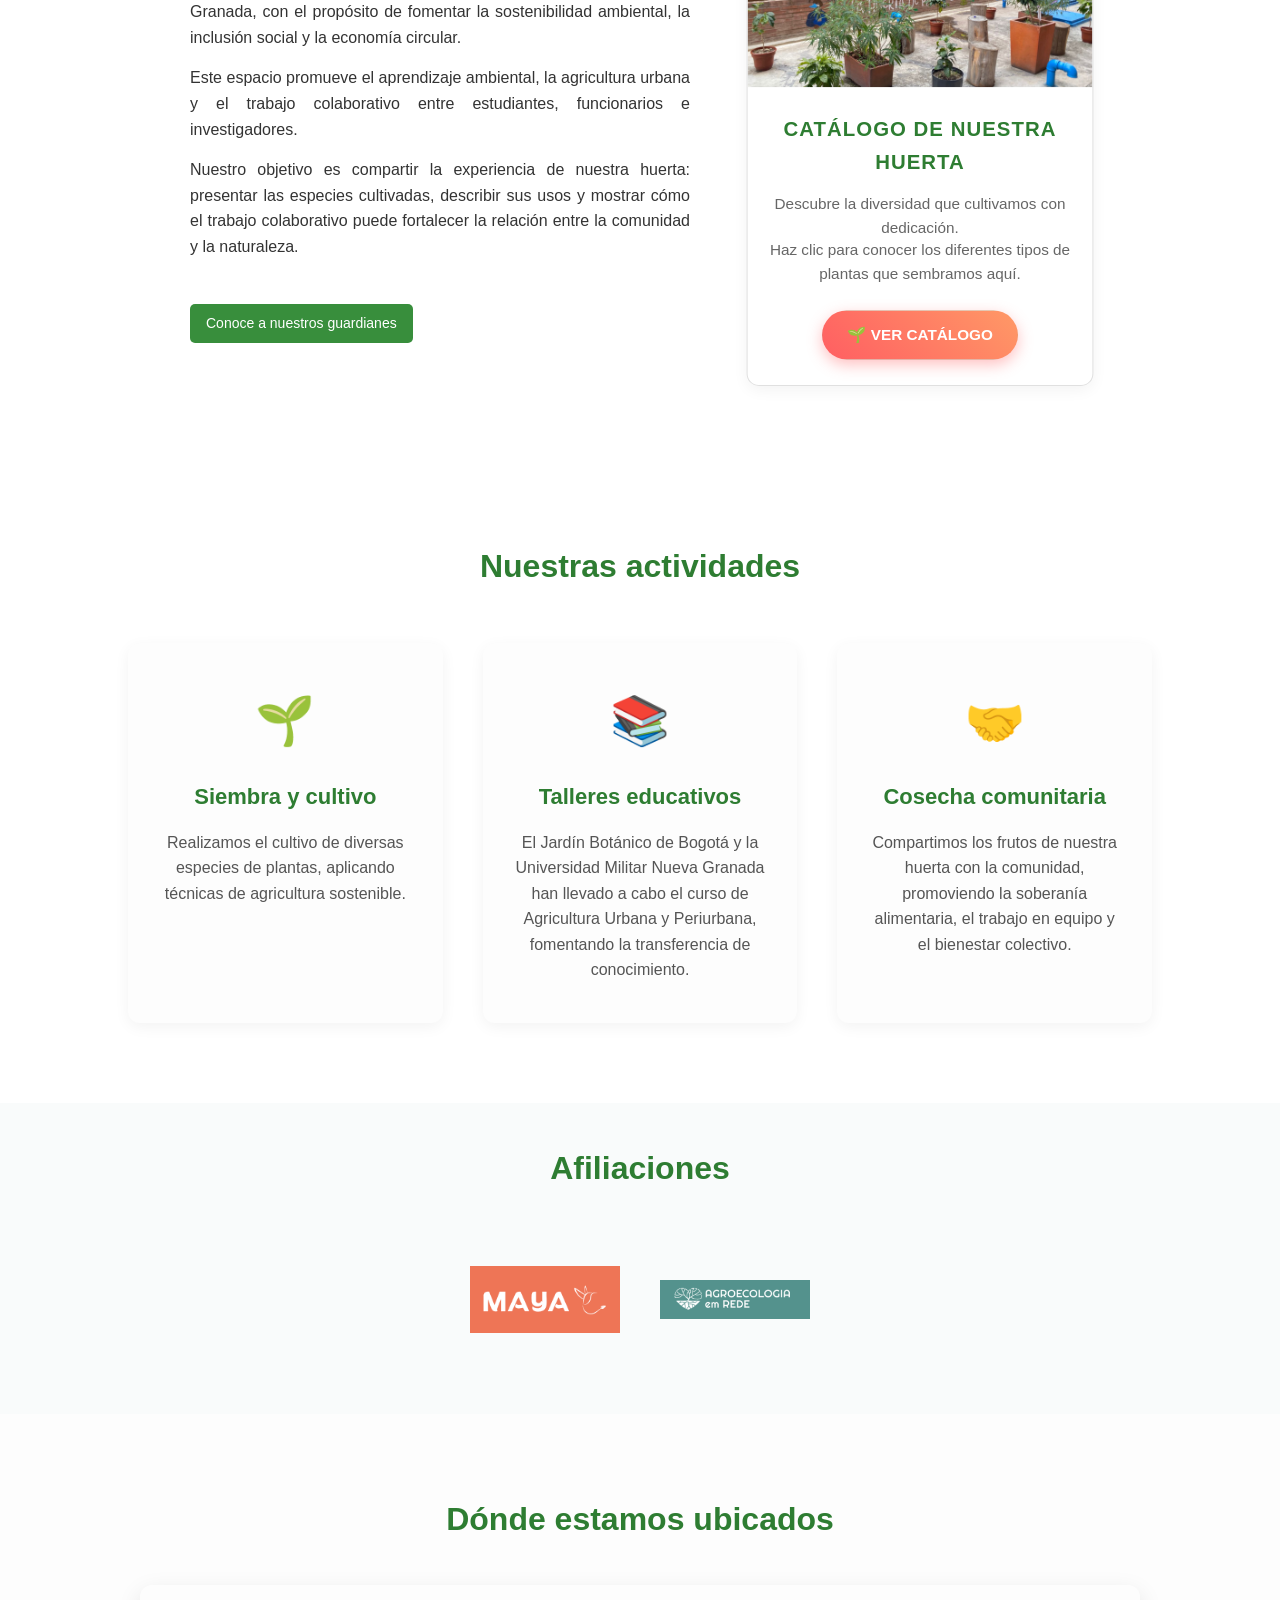
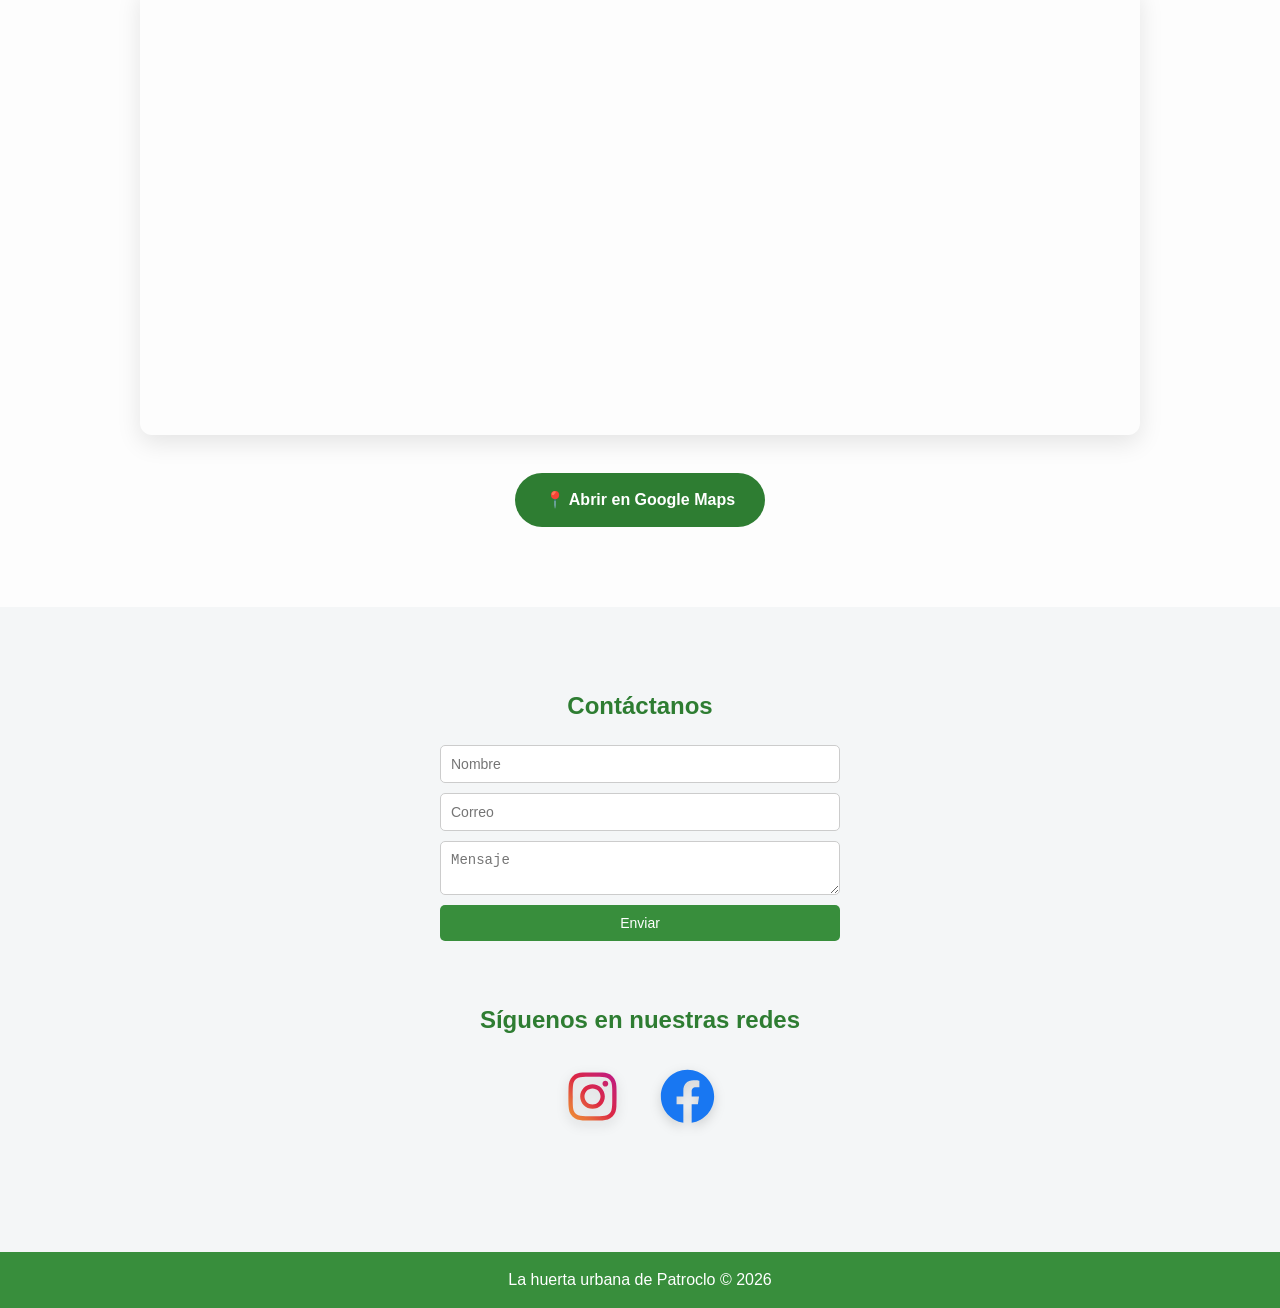
==== commit 6fb48c9e: "Se agregan fotografias de los participantes y en la seccion nuestras especies solo faltan la mitad d" ====
--- a/index.html
+++ b/index.html
@@ -22,15 +22,11 @@
         </a>
 
         <nav>
-
             <a href="index.html">Inicio</a>
             <a href="guardianes.html">Guardianes</a>
-            <a href="especies.html">Nuestras especies</a>
-            <a href="galeria.html">Galería</a>
-            <a href="noticias.html">Noticias</a>
-            <a href="#ubicacion">Ubicación</a>
-            <a href="#contacto">Contáctanos</a>
-
+            <a href="especies.html">Nuestras Especies</a>
+            <a href="campeonato.html">Campeonato mundial de huertas</a>
+            <a href="index.html#contacto">Contáctanos</a>
         </nav>
 
     </header>
--- a/css/style.css
+++ b/css/style.css
@@ -453,6 +453,57 @@
   margin-top: 40px;
 }
 
+/* CABECERA DE GUARDIANES */
+
+.guardianes-page {
+  padding: 30px 5%;
+  background-image: linear-gradient(rgba(244, 246, 247, 0.7), rgba(244, 246, 247, 0.95)), url("../img/fondo.jpg");
+  background-size: cover;
+  background-position: center;
+  background-attachment: fixed;
+}
+
+.guardianes-title {
+  text-align: center;
+  font-size: 32px;
+  color: #2e7d32;
+  margin-top: 10px;
+  margin-bottom: 10px;
+  font-weight: 800;
+  text-shadow: 1px 1px 2px rgba(0,0,0,0.1);
+}
+
+.guardianes-divider {
+  width: 60px;
+  height: 4px;
+  background-color: #2e7d32;
+  margin: 0 auto 20px;
+  border-radius: 2px;
+}
+
+.descripcion-card {
+  background: white;
+  padding: 20px 40px;
+  border-radius: 15px;
+  box-shadow: 0 10px 25px rgba(0, 0, 0, 0.08);
+  max-width: 850px;
+  margin: 0 auto 30px auto;
+  text-align: center;
+  border-top: 6px solid #2e7d32;
+  transition: transform 0.3s ease, box-shadow 0.3s ease;
+}
+
+.descripcion-card:hover {
+  transform: translateY(-5px);
+  box-shadow: 0 20px 40px rgba(0, 0, 0, 0.12);
+}
+
+.descripcion-card p {
+  color: #444;
+  font-size: 18px;
+  line-height: 1.8;
+}
+
 /* LISTA DE GUARDIANES */
 
 .guardianes-lista {
@@ -464,6 +515,7 @@
 }
 
 .guard {
+  position: relative;
   background: white;
   padding: 20px;
   width: 240px;
@@ -475,6 +527,82 @@
 
 .guard:hover {
   transform: translateY(-5px);
+  z-index: 10;
+}
+
+.guard .tooltip-text {
+  visibility: hidden;
+  opacity: 0;
+  position: absolute;
+  top: 50%;
+  left: 105%;
+  transform: translateY(-50%);
+  width: 400px;
+  height: 250px;
+  overflow: hidden;
+  background-color: rgba(46, 125, 50, 0.98);
+  color: #fff;
+  text-align: justify;
+  padding: 15px;
+  border-radius: 8px;
+  box-shadow: 0 10px 25px rgba(0,0,0,0.3);
+  z-index: 100;
+  font-size: 13px;
+  line-height: 1.5;
+  transition: visibility 0.3s, opacity 0.3s ease;
+  /* Allow interaction to pause animation */
+  pointer-events: auto;
+}
+
+.guard .tooltip-slider {
+  /* It sits still when not hovered */
+  transform: translateY(0);
+}
+
+.guard:hover .tooltip-slider {
+  /* It animates only when you hover over the card/tooltip */
+  animation: scrollText 18s linear infinite;
+}
+
+@keyframes scrollText {
+  0%, 10% { transform: translateY(0); }
+  90%, 100% { transform: translateY(-60%); }
+}
+
+.guard .tooltip-text p {
+  margin-bottom: 10px;
+  color: #fff;
+}
+
+.guard .tooltip-text p:last-child {
+  margin-bottom: 0;
+}
+
+.guard .tooltip-text::after {
+  content: "";
+  position: absolute;
+  top: 50%;
+  left: -16px;
+  margin-top: -8px;
+  border-width: 8px;
+  border-style: solid;
+  border-color: transparent rgba(46, 125, 50, 0.98) transparent transparent;
+}
+
+.guard .tooltip-text.tooltip-left {
+  left: auto;
+  right: 105%;
+}
+
+.guard .tooltip-text.tooltip-left::after {
+  left: auto;
+  right: -16px;
+  border-color: transparent transparent transparent rgba(46, 125, 50, 0.98);
+}
+
+.guard:hover .tooltip-text {
+  visibility: visible;
+  opacity: 1;
 }
 
 .guard .img-placeholder {
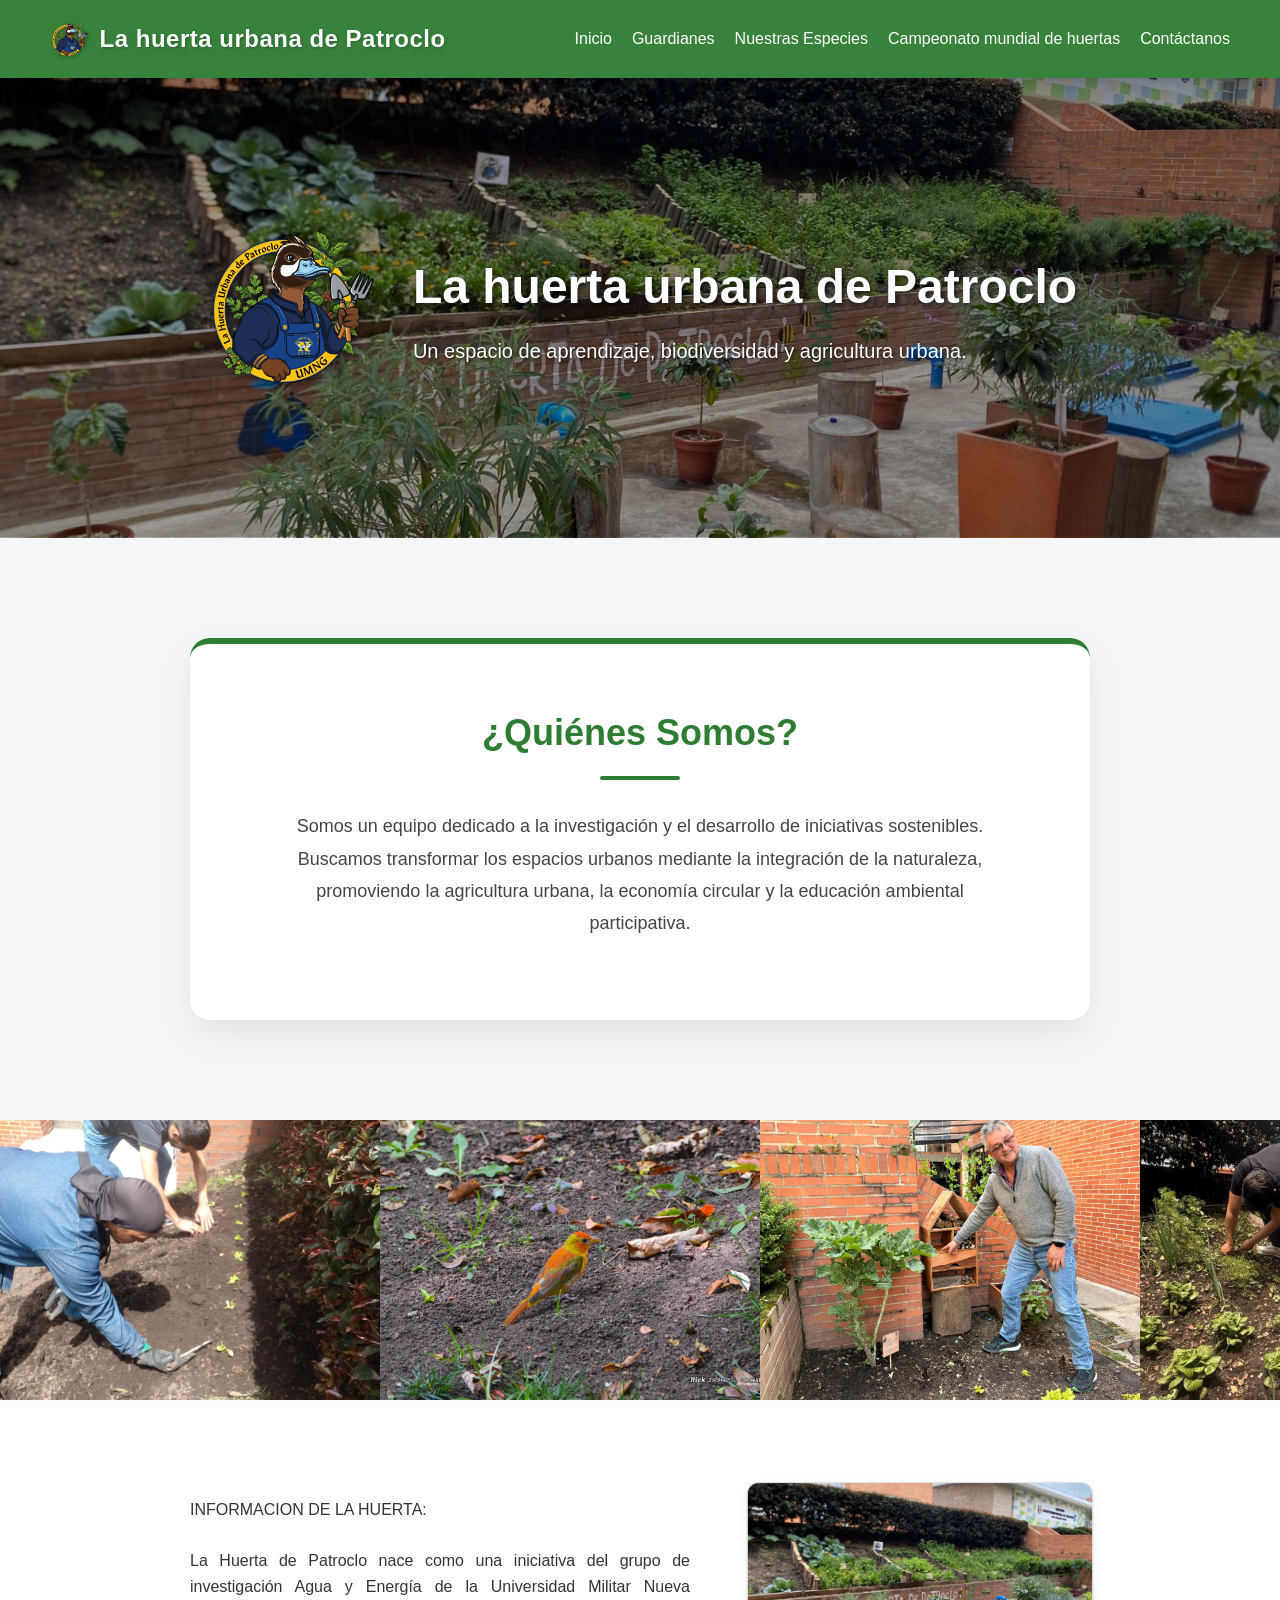
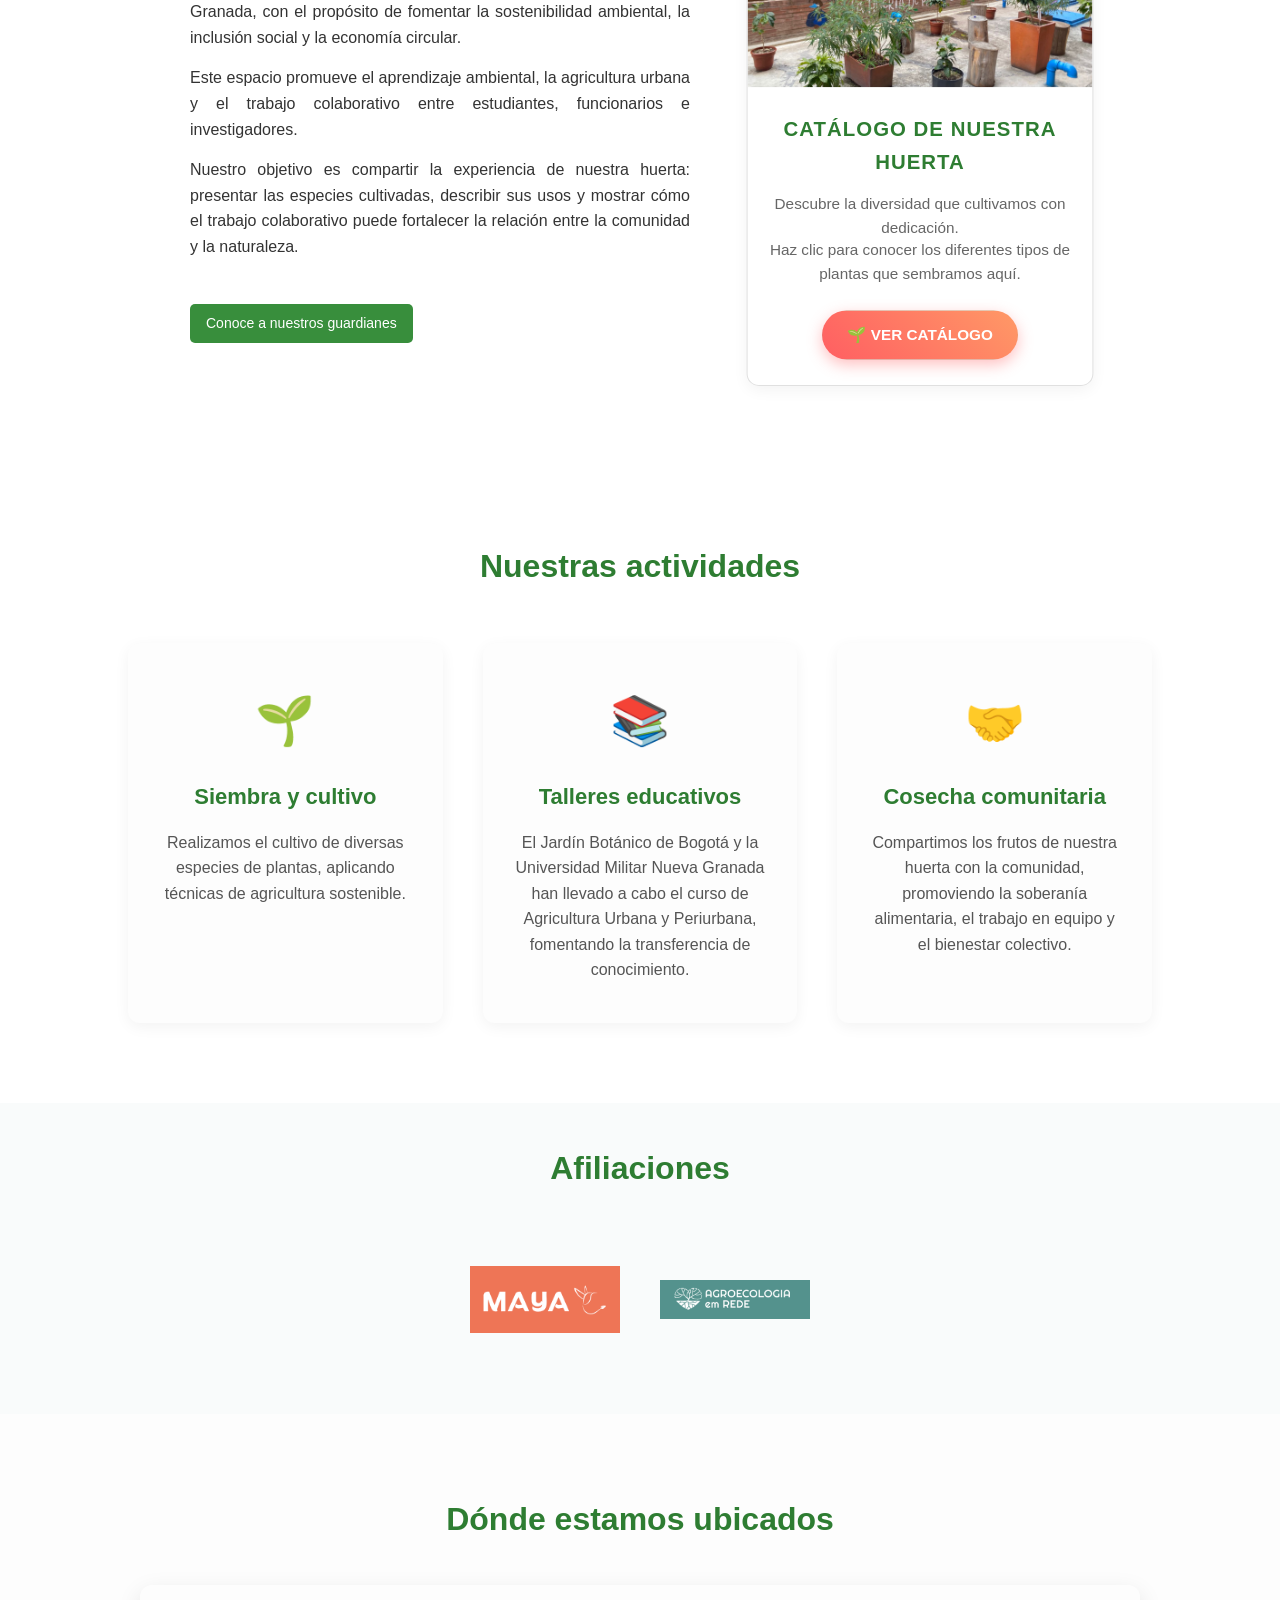
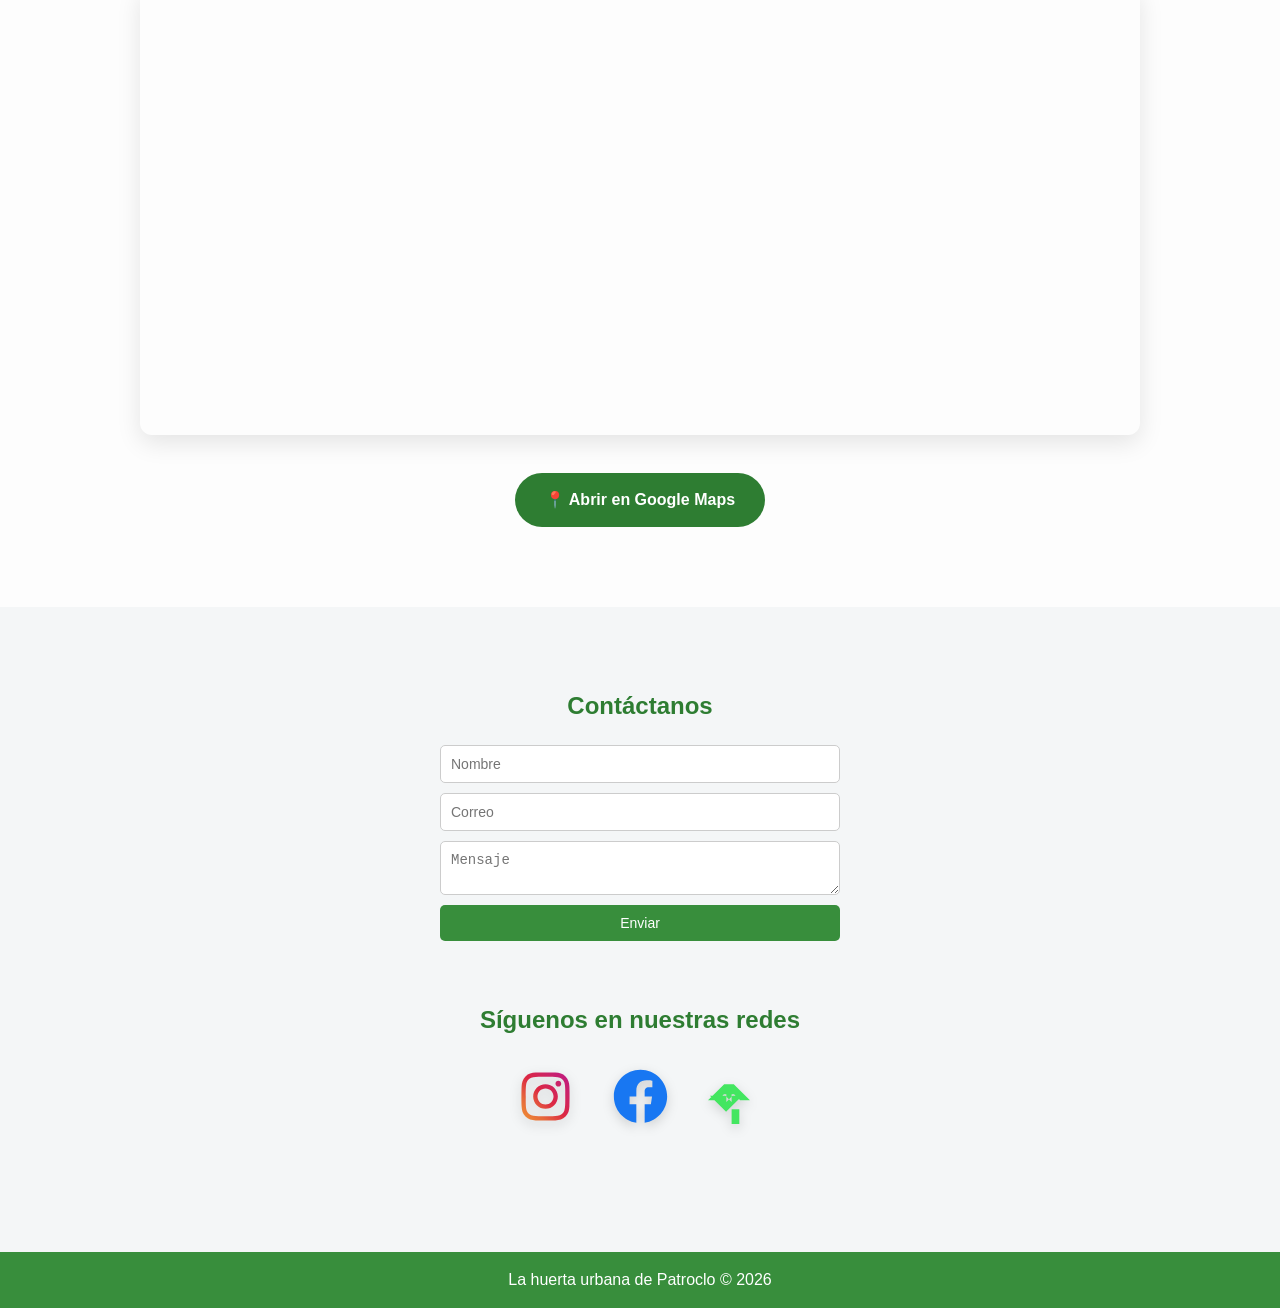
==== commit aef77134: "La seccion Nuestras especies ya esta hecha. Tambien las rede sociales se actualizaron y el usuario y" ====
--- a/index.html
+++ b/index.html
@@ -8,7 +8,7 @@
     <title>La huerta urbana de Patroclo</title>
 
     <link rel="stylesheet" href="css/style.css">
-
+    <link rel="icon" href="img/Logo.png" type="image/png">
 </head>
 
 
@@ -423,13 +423,13 @@
 
         <h2>Contáctanos</h2>
 
-        <form>
-
-            <input type="text" placeholder="Nombre">
-
-            <input type="email" placeholder="Correo">
-
-            <textarea placeholder="Mensaje"></textarea>
+        <form action="mailto:adela.rodriguez@unimilitar.edu.co" method="POST" enctype="text/plain">
+
+            <input type="text" name="Nombre" placeholder="Nombre" required>
+
+            <input type="email" name="Correo" placeholder="Correo" required>
+
+            <textarea name="Mensaje" placeholder="Mensaje" required></textarea>
 
             <button type="submit">Enviar</button>
 
@@ -464,6 +464,14 @@
                             d="M504 256C504 119 393 8 256 8S8 119 8 256c0 123.78 90.69 226.38 209.25 245V327.69h-63V256h63v-54.64c0-62.15 37-96.48 93.67-96.48 27.14 0 55.52 4.84 55.52 4.84v61h-31.28c-30.8 0-40.41 19.12-40.41 38.73V256h68.78l-11 71.69h-57.78V501C413.31 482.38 504 379.78 504 256z" />
                     </svg>
                 </a>
+                <a href="https://linktr.ee/AguayEnergia?utm_source=ig&utm_medium=social&utm_content=link_in_bio&fbclid=PAZXh0bgNhZW0CMTEAc3J0YwZhcHBfaWQMMjU2MjgxMDQwNTU4AAGnsr0luLiRsMcqRooL3riEKHzFIqVVb9UXf7NcF6F9B3G2W2aQ4-981b46Ty0_aem_mMj0UrPFW913TB8WUZNJIw"
+                    target="_blank" class="social-icon" style="transition: transform 0.3s ease; display: inline-block;"
+                    aria-label="Linktree">
+                    <svg xmlns="http://www.w3.org/2000/svg" viewBox="0 0 32 32"
+                        style="width: 55px; height: 55px; fill: #43E660; filter: drop-shadow(0 4px 6px rgba(0,0,0,0.15))">
+                        <path d="M13.738 23.364h4.484v8.636h-4.484v-8.636zm-3.6-7.834l3.6 3.614v-4.482h-4.48l-3.6 3.59h-5.658l9.4-9.4h5.602l9.4 9.4h-5.658l-3.6-3.59h-4.48v4.48l3.6-3.612h5.66l-9.402 9.404-9.402-9.404h5.66z"/>
+                    </svg>
+                </a>
             </div>
             <style>
                 .social-icon:hover {
--- a/css/style.css
+++ b/css/style.css
@@ -707,4 +707,92 @@
   padding: 0 20px 25px 20px;
   font-size: 14px;
   color: #555;
+}
+
+/* MUNDIAL DE HUERTAS - ACORDEÓN */
+
+.accordion-section {
+  padding: 50px 10%;
+  background: white;
+  display: flex;
+  justify-content: center;
+}
+
+.accordion-wrapper {
+  width: 100%;
+  max-width: 900px;
+  display: flex;
+  flex-direction: column;
+  gap: 15px;
+}
+
+.accordion-item {
+  background: #f4f6f7;
+  border-radius: 12px;
+  overflow: hidden;
+  box-shadow: 0 4px 15px rgba(0,0,0,0.05);
+  transition: all 0.3s ease;
+}
+
+.accordion-item:hover {
+  box-shadow: 0 6px 20px rgba(0,0,0,0.1);
+}
+
+.accordion-header {
+  width: 100%;
+  background: transparent;
+  color: #2e7d32;
+  font-size: 20px;
+  font-weight: bold;
+  text-align: left;
+  padding: 20px 30px;
+  border: none;
+  cursor: pointer;
+  display: flex;
+  justify-content: space-between;
+  align-items: center;
+  transition: background 0.3s ease;
+}
+
+.accordion-header:hover, .accordion-header.active {
+  background: #eef4f7;
+}
+
+.accordion-header .icon {
+  font-size: 24px;
+  color: #388e3c;
+  transition: transform 0.3s ease;
+}
+
+.accordion-header.active .icon {
+  color: #1b5e20;
+}
+
+.accordion-content {
+  max-height: 0;
+  overflow: hidden;
+  transition: max-height 0.4s ease-out;
+  background: white;
+}
+
+.gallery-grid {
+  display: grid;
+  grid-template-columns: repeat(auto-fit, minmax(250px, 1fr));
+  gap: 20px;
+  padding: 30px;
+}
+
+.gallery-grid img {
+  width: 100%;
+  height: 200px;
+  object-fit: cover;
+  border-radius: 8px;
+  box-shadow: 0 4px 10px rgba(0,0,0,0.1);
+  border: 3px solid #eef4f7;
+  transition: transform 0.3s ease, box-shadow 0.3s ease;
+}
+
+.gallery-grid img:hover {
+  transform: scale(1.05);
+  box-shadow: 0 10px 20px rgba(0,0,0,0.2);
 }
